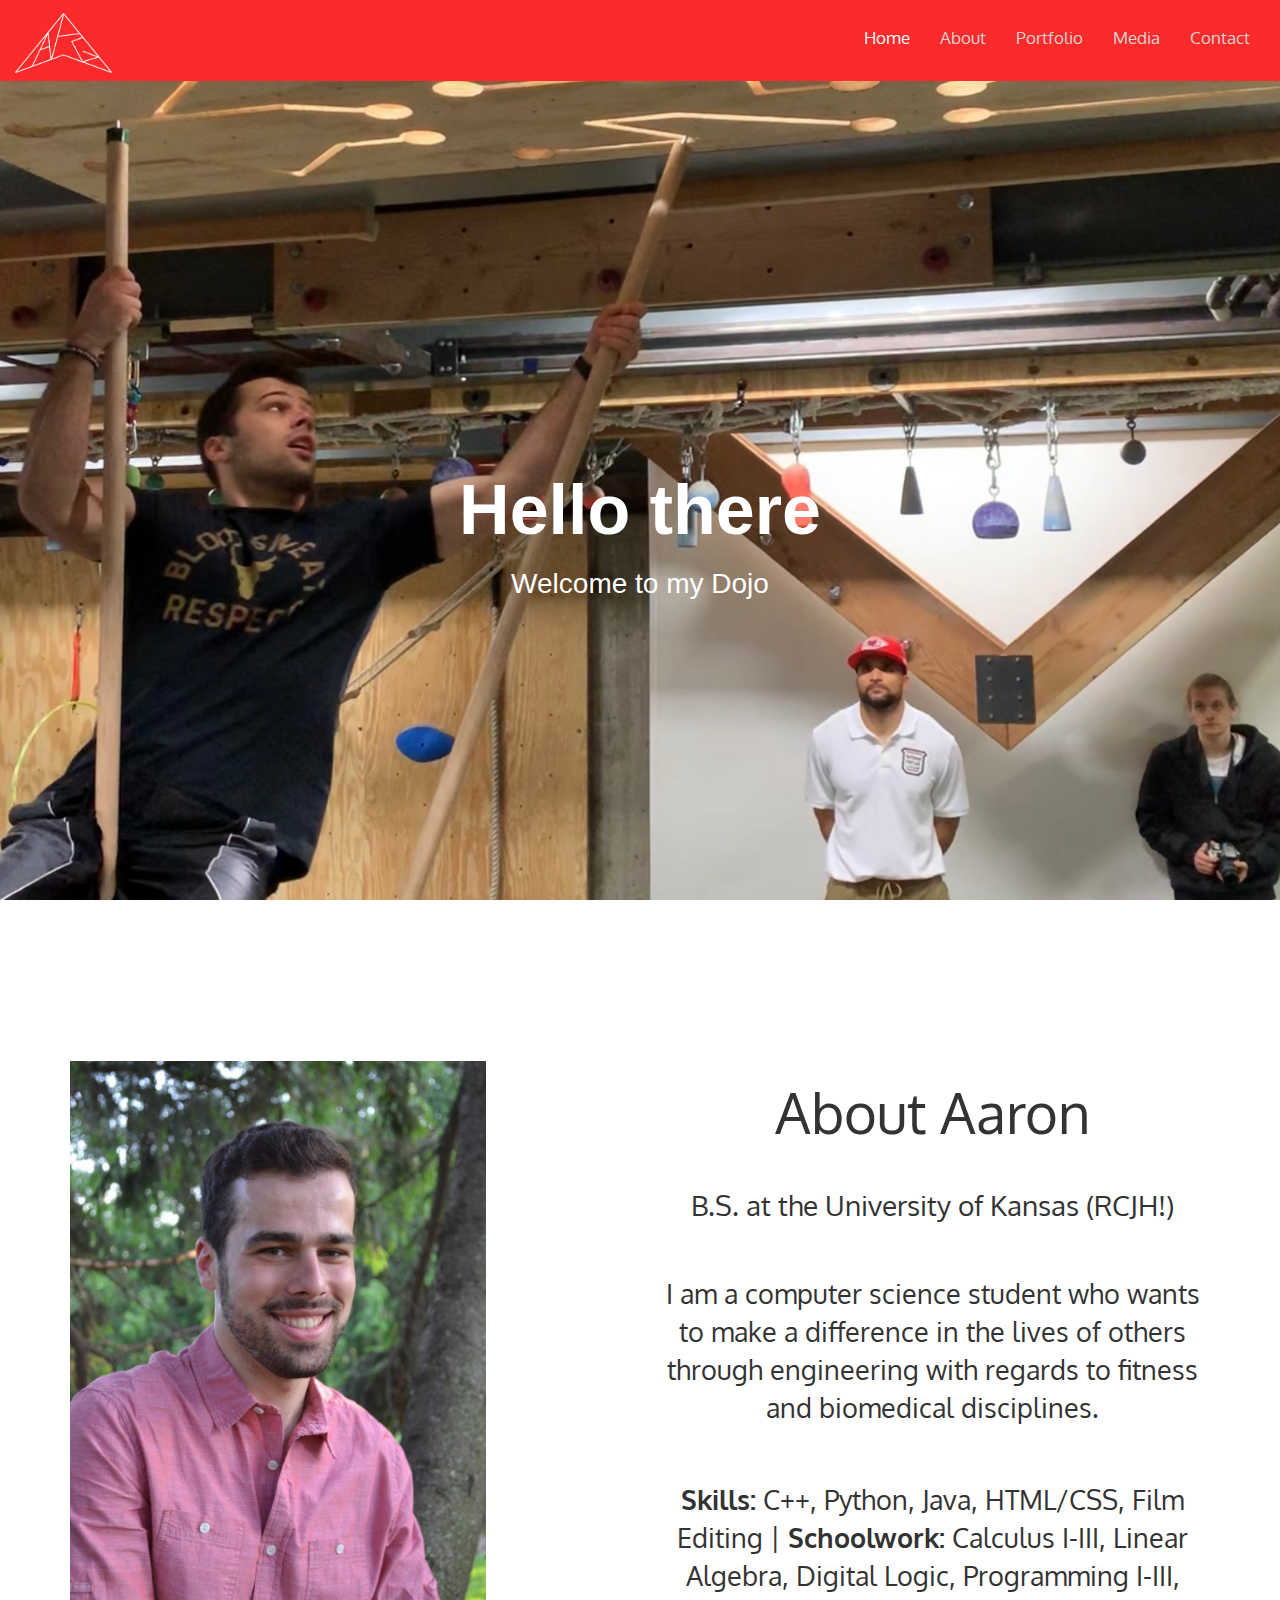
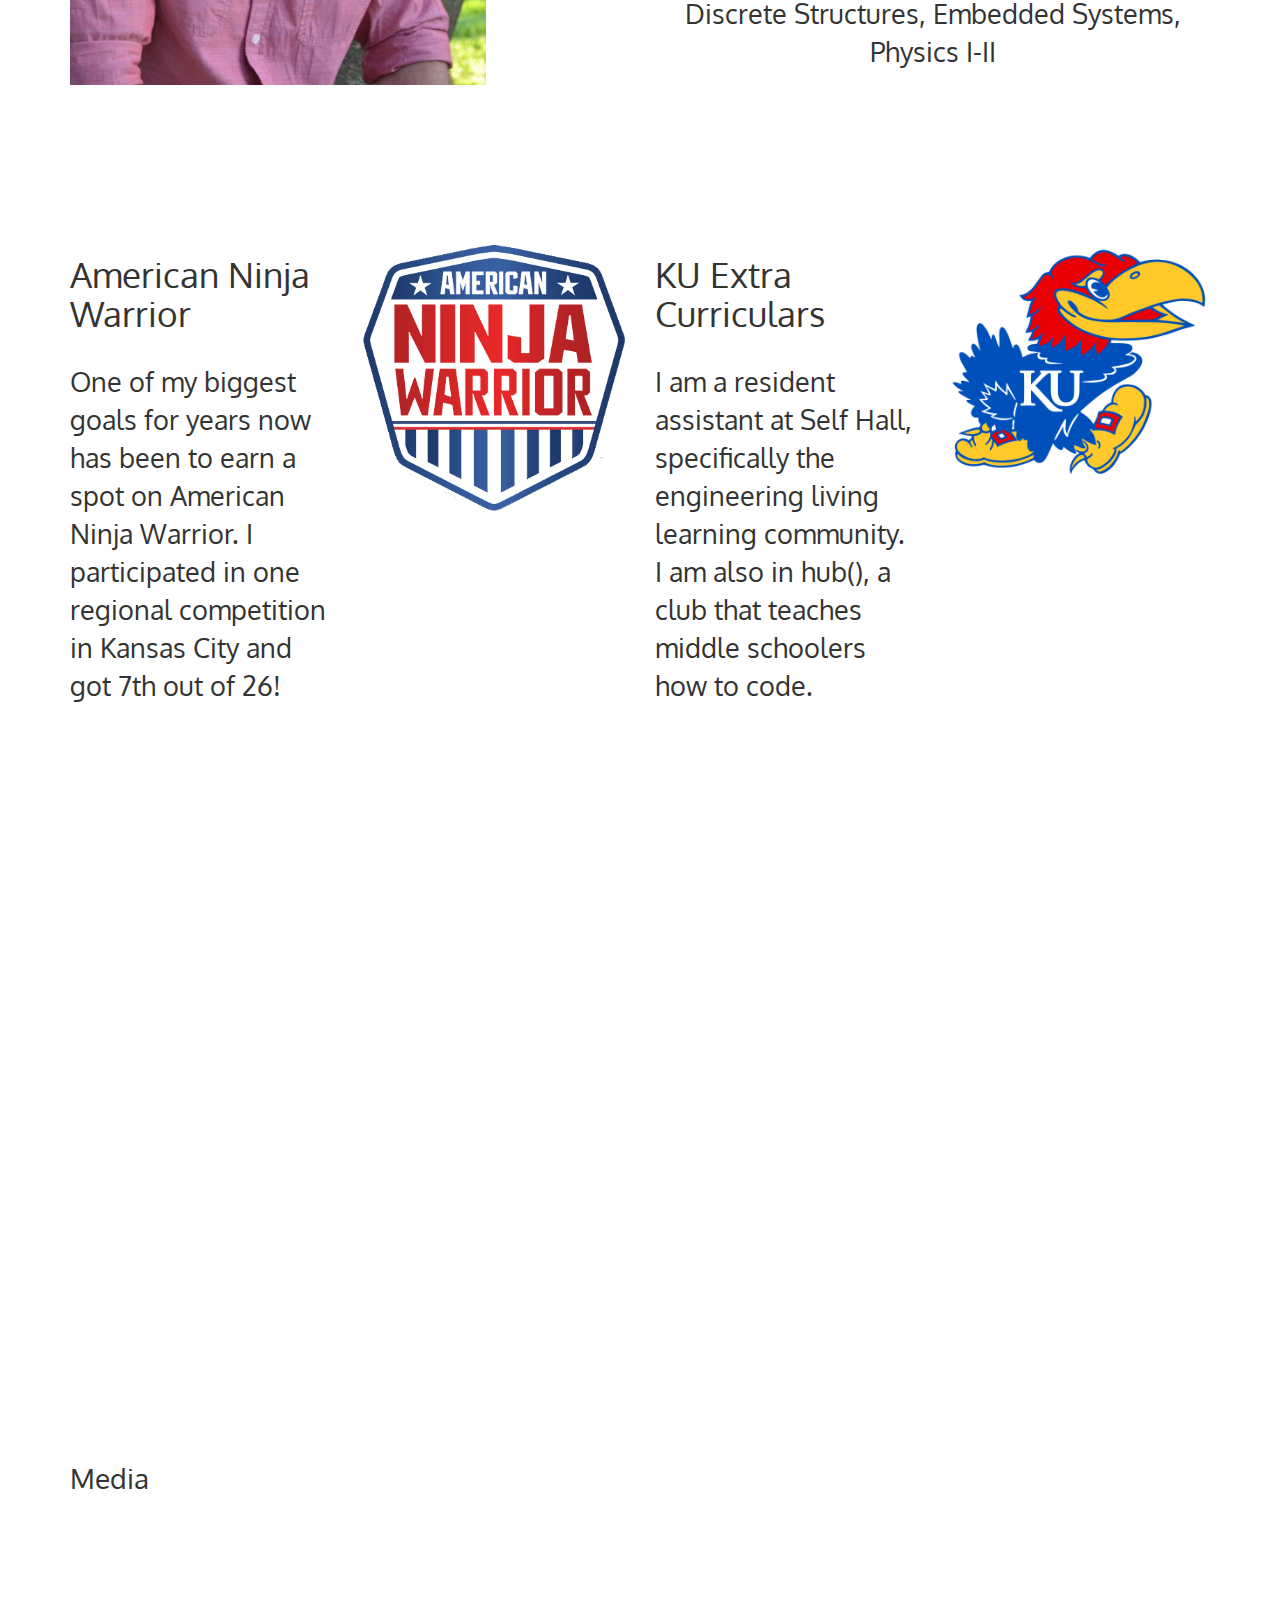
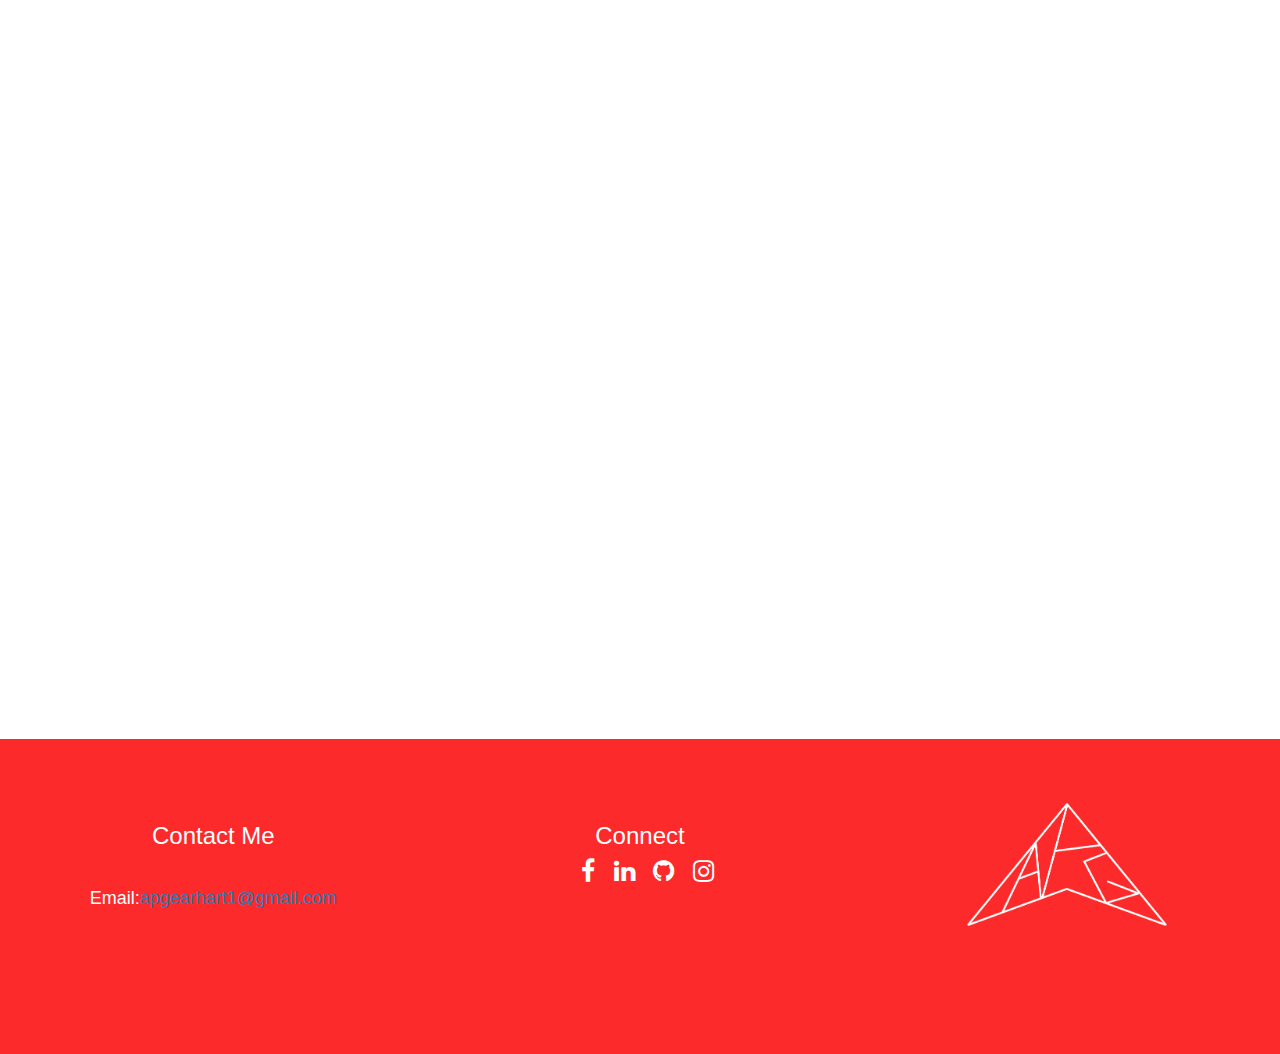
==== index.html @ 8e909a2c "removed unused files" ====
<!DOCTYPE html>
<html>
<head>
  <title>Hi, I'm Aaron!</title>
  <link rel="shortcut icon" href="img/Vector.png">
  <meta name="viewport" content="width=device-width, initial-scale=1">
  <link rel="stylesheet" href="https://maxcdn.bootstrapcdn.com/bootstrap/3.3.7/css/bootstrap.min.css">
  <link rel="stylesheet" href="https://cdnjs.cloudflare.com/ajax/libs/font-awesome/4.7.0/css/font-awesome.min.css">
  <link href="https://fonts.googleapis.com/css?family=Oxygen" rel="stylesheet">
  <script src="https://ajax.googleapis.com/ajax/libs/jquery/3.2.1/jquery.min.js"></script>
  <script src="https://maxcdn.bootstrapcdn.com/bootstrap/3.3.7/js/bootstrap.min.js"></script>
  <script src="https://ajax.googleapis.com/ajax/libs/jquery/1.11.2/jquery.min.js"></script>
  <link href="style.css" rel="stylesheet" />
</head>



<body>


  <nav class = "navbar navbar-inverse">
    <div class="container-fluid">
      <div class="navbar-header">
        <button type="button" class="navbar-toggle" data-toggle="collapse" data-target="#myNavbar">
          <span class="icon-bar"></span>
          <span class="icon-bar"></span>
          <span class="icon-bar"></span>
        </button>
        <a class="navbar-brand" href="index.html"><img src ="img/Vector (1).png"></a>
      </div>
      <div class="collapse navbar-collapse" id="#myNavbar">
        <ul class="nav navbar-nav navbar-right">
          <li class="active"><a href="#top">Home</a></li>
          <li><a href="#about">About</a></li>
          <li><a href="https://github.com/apgearhart1" target="_blank">Portfolio</a></li>
          <li><a href="#media">Media</a></li>
          <li><a href="#contact">Contact</a></li>
        </ul>
      </div>
    </div>
  </nav>

<div id="home" class="">
  <div class="landing-text">
    <h1>Hello there</h1>
    <h3>Welcome to my Dojo</h3>

  </div>
</div>

<div id = "about" class="padding">
  <div class="container">
    <div class="row">
      <div class="col-sm-6">
        <img src="img/IMG_0679.jpg" alt="">
      </div>
      <div class="col-sm-6 text-center">
        <h1>About Aaron</h1>
        <h3>B.S. at the University of Kansas (RCJH!)</h3>
        <p>I am a computer science student who wants to make a difference in the lives of others through engineering with regards to fitness and biomedical disciplines.</p>
        <p><strong>Skills:</strong> C++, Python, Java, HTML/CSS, Film Editing | <strong>Schoolwork:</strong> Calculus I-III, Linear Algebra, Digital Logic, Programming I-III, Discrete Structures, Embedded Systems, Physics I-II</p>
      </div>
    </div>
  </div>
</div>
<div class="padding">
  <div class="container">
    <div class="row">
      <div class="col-lg-3 col-md-3 col-sm-6 col-xs-12">
        <h4 id = "h4header">American Ninja Warrior</h4>
        <p id = "general text">One of my biggest goals for years now has been to earn a spot on American Ninja Warrior.  I participated in one regional competition in Kansas City and got 7th out of 26!</p>
      </div>
      <div class="col-lg-3 col-md-3 col-sm-6 col-xs-12">
        <img src="img/ANWLogo2.png" class="img-responsive" alt="">
      </div>
      <div class="col-lg-3 col-md-3 col-sm-6 col-xs-12">
        <h4>KU Extra Curriculars</h4>
        <p>I am a resident assistant at Self Hall, specifically the engineering living learning community.  I am also in hub(), a club that teaches middle schoolers how to code.</p>
      </div>
      <div class="col-lg-3 col-md-3 col-sm-6 col-xs-12">
        <img src="img/jayhawk.png" class="img-responsive" alt="">
      </div>
    </div>
  </div>
</div>

<div id="fixed"class="">

</div>

<div id = "media" class="padding">
  <div class="container">
    <div class="row">
      <div class="col-sm-6">
        <h3>Media</h3>

      </div>
    </div>
  </div>
</div>


<div id="myCarousel" class="carousel slide" data-ride="carousel">
  <ol class="carousel-indicators">
    <li data-target="#myCarousel" data-slide-to="0" class="active"></li>
    <li data-target="#myCarousel" data-slide-to="1"></li>
    <li data-target="#myCarousel" data-slide-to="2"></li>

  </ol>
  <div class="carousel-inner" role="listbox">
    <div class="item active">
      <iframe width="1920" height="750" src="https://www.youtube.com/embed/naw_ogeVVMs" frameborder="0" allow="accelerometer; autoplay; encrypted-media; gyroscope; picture-in-picture" allowfullscreen></iframe>
    </div>
    <div class="item">
      <img src="img/DSC_1421.JPG" class="img-responsive" alt="">
    </div>
    <div class="item">
      <img src="img/aaron_cath.jpg" class="img-responsive" alt="">
    </div>
  </div>
</div>


<footer class="container-fluid text-center">
  <div id = "contact" class="row">
    <div class="col-sm-4">
      <h3>Contact Me</h3>
      <br>
      <h4>Email:<a href="mailto:apgearhart1@gmail.com">apgearhart1@gmail.com</a></h4>
    </div>
    <div class="col-sm-4">
      <h3>Connect</h3>
      <a href="https://www.facebook.com/aaron.gearhart.77" class="fa fa-facebook"></a>
      <a href="https://www.linkedin.com/in/aaron-gearhart-886168107" class="fa fa-linkedin"></a>
      <a href="https://github.com/apgearhart1" class="fa fa-github"></a>
      <a href="https://www.instagram.com/apgearhart1/" class="fa fa-instagram"></a>
    </div>
    <div class="col-sm-4">
      <img href = "#top" src="img/Vector (1).png" class="icon"alt="">
    </div>
  </div>
</footer>
</body>
</html>
---- style.css ----
﻿html, body{
  height: 100%;
  width: 100%;
  scroll-behavior: smooth;
}



.navbar{
  margin-bottom: 0;
  border-radius: 0;
  background-color: #fc2a2a;
  color: #FFF;
  padding: 1% 0;
  font-size: 1.2em;
  border: 0;
  font-family: 'Oxygen', sans-serif;
}

.navbar-brand{
  float:left;
  min-height: 55px;
  padding: 0 15px 5px;
}
.navbar-brand img{
  height: 60px;
}

.navbar-inverse .navbar-nav .active a, .navbar-inverse .navbar-nav .active a:focus,
.navbar-inverse .navbar-nav .active a:hover{
  color: white;
  background-color: #fc2a2a

}

.navbar-inverse .navbar-nav li a{
  color: #D5D5D5
}

#home{
  background: url(img/Image-18.png) no-repeat center center fixed;
  display: table;
  position: relative;
  background-size: cover;
  width: 100%;
  height: 100%;
}
.landing-text{
  display: table-cell;
  text-align: center;
  vertical-align: middle;
}
.landing-text h1{
  font-size: 500%;
  font-weight: 700;
  color: white;

}
.landing-text h3{
  font-size: 200%;
  font-weight: 300;
  color: white;
}
.padding{
  padding: 80px 0;
}
.padding img{
  width: 75%;
}

.col-sm-6 h1{
  font-family: "Oxygen";
  font-size: 4em;
}

.col-sm-6 h3{
  padding-top: 5%;
  font-family: "Oxygen";
  font-size: 2em;
}

.col-sm-6 p{
  padding-top: 8%;
  font-family: "Oxygen";
  font-size: 1.9em;
}
.col-lg-3 h4{
  font-family: "Oxygen";
  font-size: 2.5em;
}
.col-lg-3 img{
  width: 145%;
}

#fixed{
  background: url(img/max-bender-770110-unsplash.jpg) no-repeat center center fixed;
  display: table;
  height: 60%;
  position: relative;
  width: 100%;
  background-size: cover;
}

.carousel-item{
  transition: -webkit-transform 0.5s ease;
  transition: transform 0.5s ease;
  transition: transform 0.5s ease, -webkit-transform 0.5s ease;
  -webkit-backface-visibility: visible;
  backface-visibility: visible;
}
footer{
  width: 100%;
  background-color: #fc2a2a;
  padding: 5% 5% 10% 5%;
  color: #FFF;
}
.fa{
  padding-left: 15px;
  font-size: 25px;
  color: white;
}
.fa:hover{
  color: #D5D5D5;
  text-decoration: none;
}
.icon{
  max-width: 200px;
}
@media (max-width: 768px) {
  .landing-text h1{
    font-size: 300%;
  }
  .fa{
    font-size: 20px;
    padding: 10px;
  }
  .icon{
    padding-top: 5%;
    max-width: 100px;
  }
}





/*--- iOS Landing Page Fix
section {
 	position: relative;
 	width: 100%;
 	height: 100%;
 	display: table;
}
.home-wrap {
 	clip: rect(0, auto, auto, 0);
 	position: absolute;
 	top: 0;
 	left: 0;
 	width: 100%;
 	height: 100%;
}
#home {
	background-image: url('img/mountains.jpeg');
 	position: fixed;
 	display: table;
 	top: 0;
 	left: 0;
 	width: 100%;
	height: 100%;
	background-size: cover;
	background-position: center center;
	-webkit-transform: translateZ(0);
          transform: translateZ(0);
	will-change: transform;
	z-index: -1;
}
.landing-text {
	z-index: 100;
	display: table-cell;
	text-align: center;
	vertical-align: middle;
}
--*/

/*--- iOS Fixed Image Fix
figure {
	position: relative;
	width: 100%;
	height: 60%;
}
.fixed-wrap {
	clip: rect(0, auto, auto, 0);
	position: absolute;
	top: 0;
	left: 0;
	width: 100%;
	height: 100%;
}
#fixed {
	background-image: url('img/background.jpg');
	position: fixed;
	display: block;
	top: 0;
	left: 0;
	width: 100%;
	height: 100%;
	background-size: cover;
	background-position: center center;
	-webkit-transform: translateZ(0);
          transform: translateZ(0);
	will-change: transform;
}
--*/
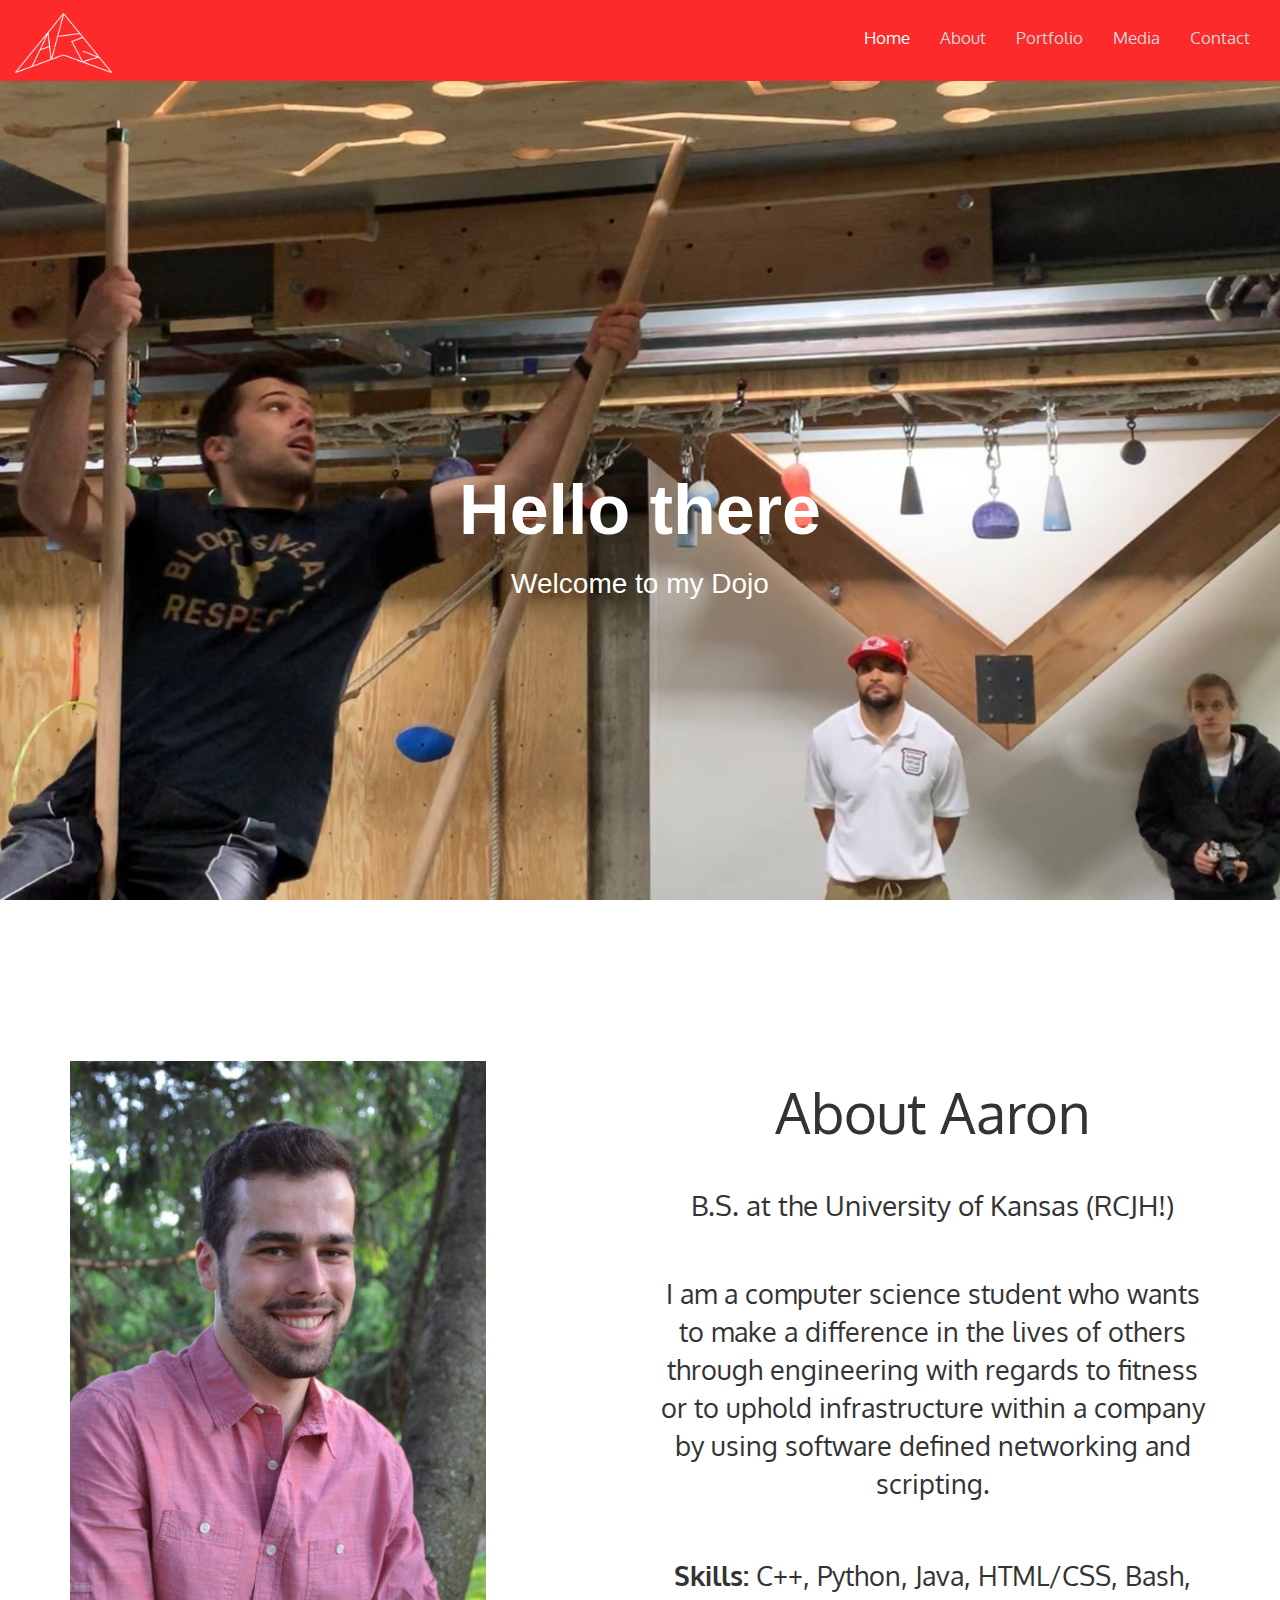
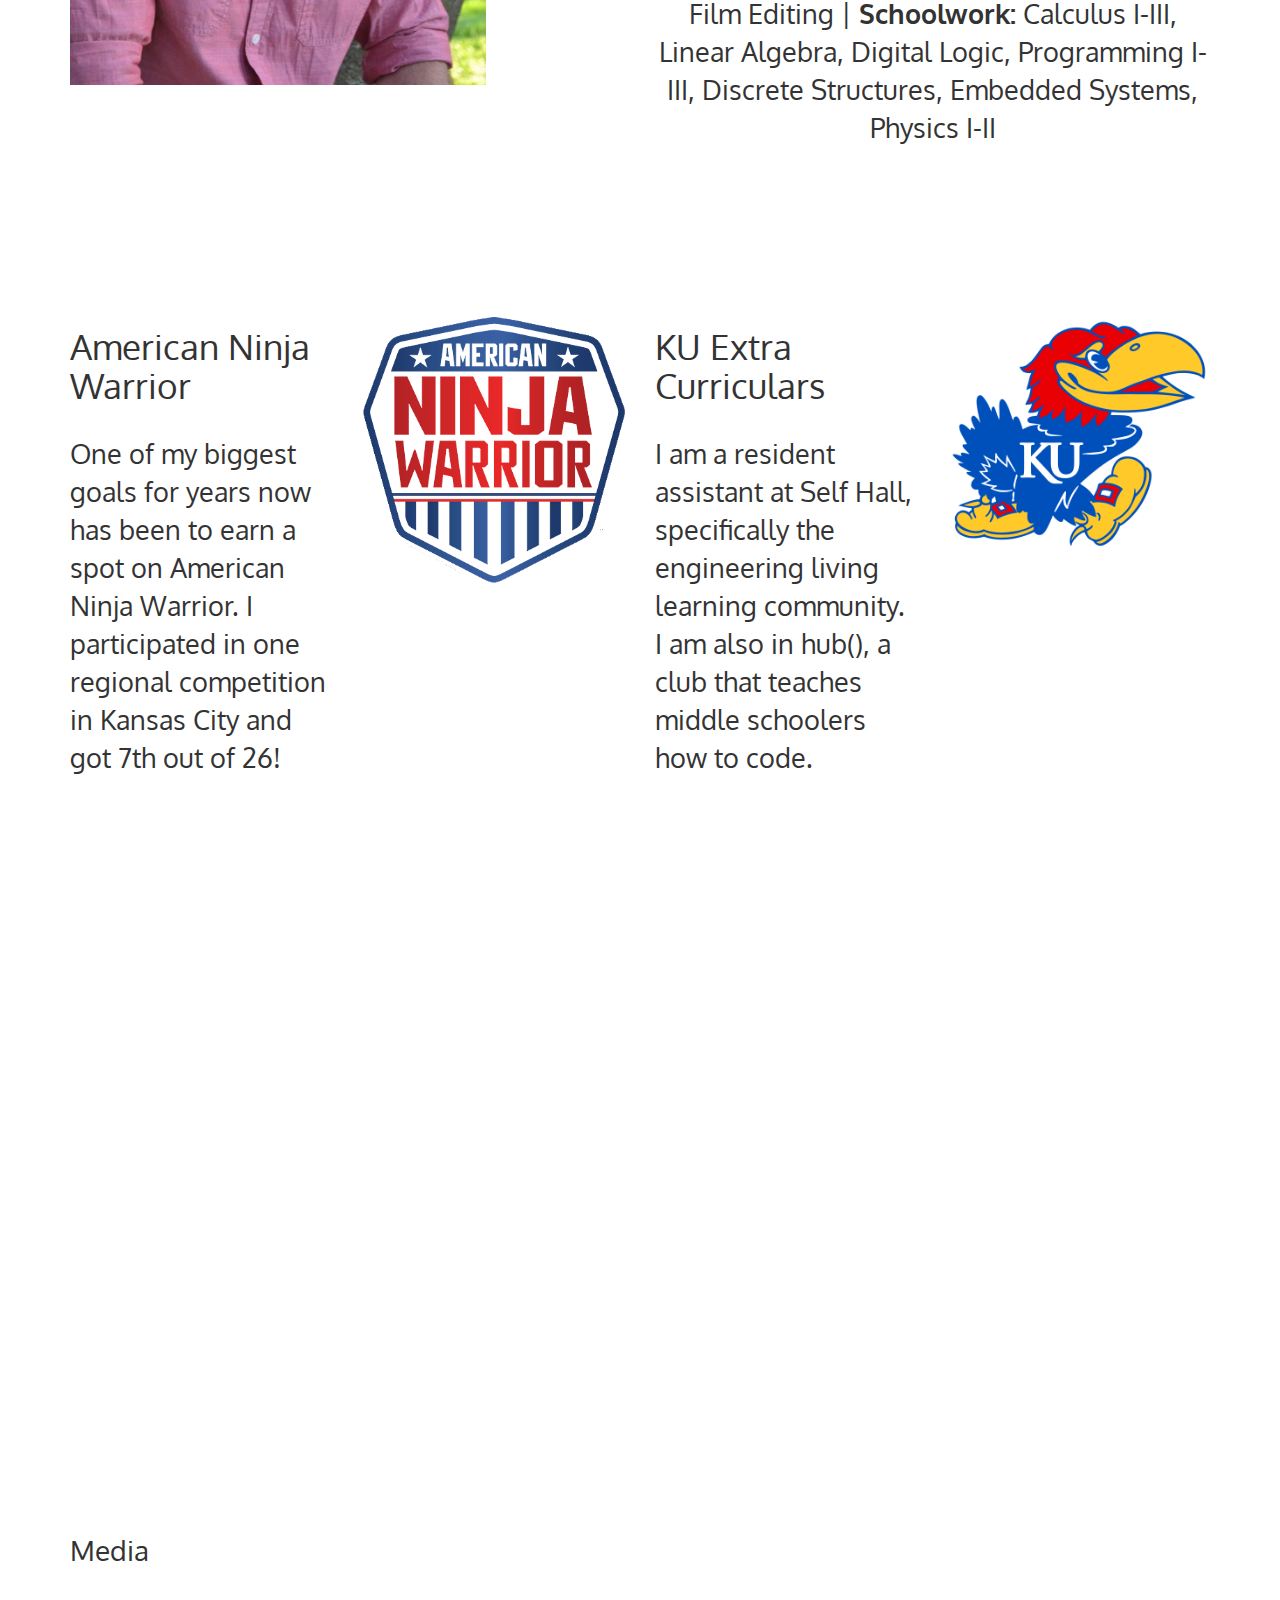
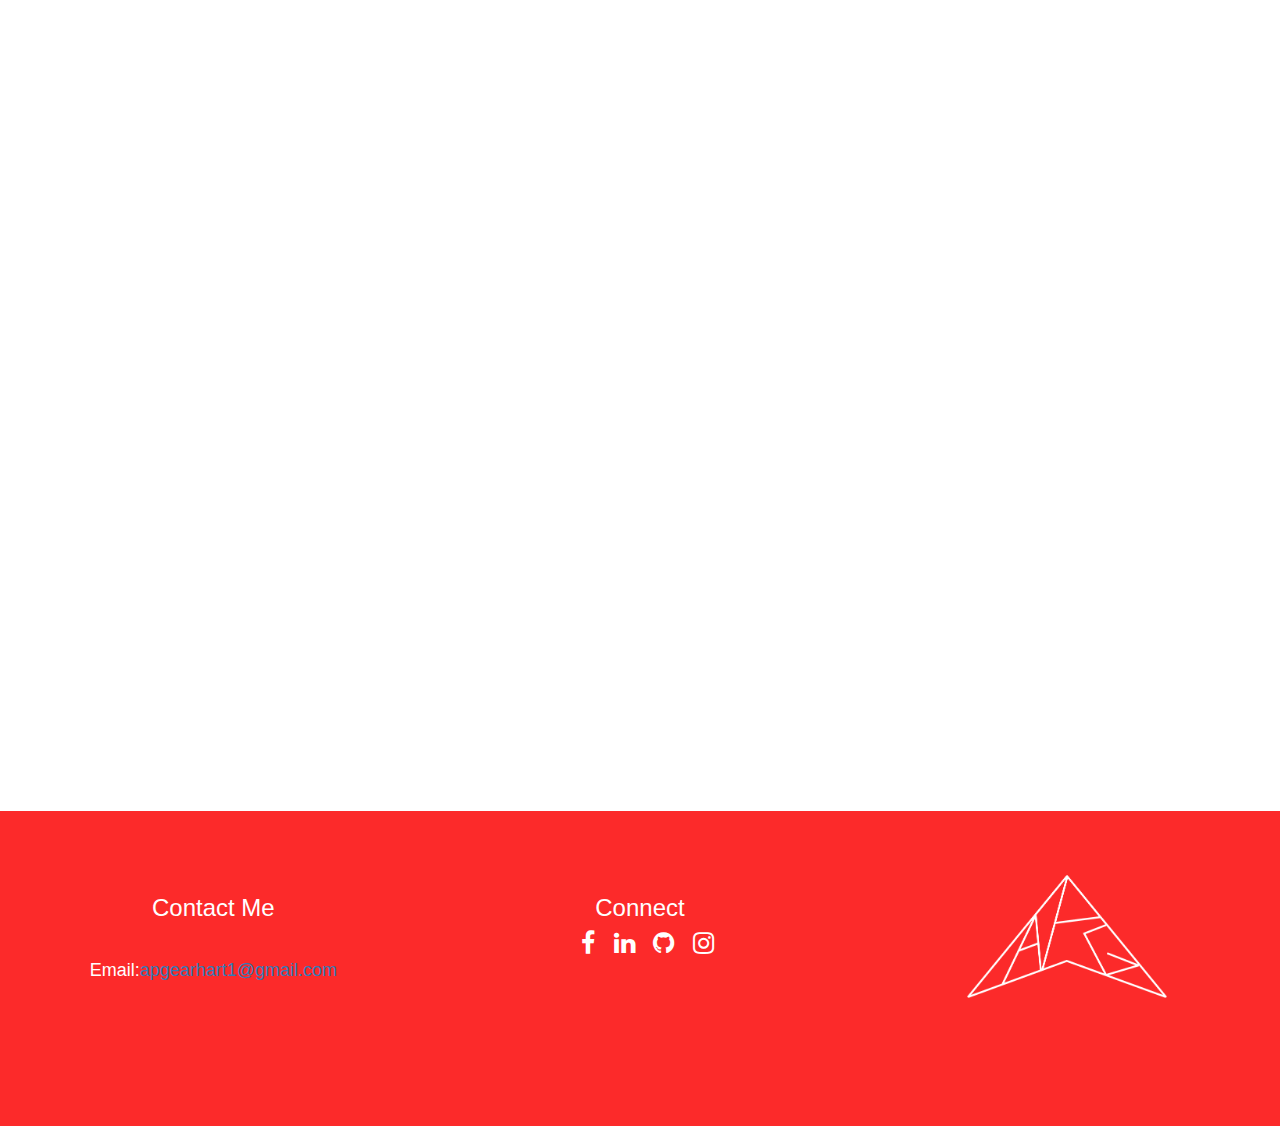
==== commit 2044518e: "changed description" ====
--- a/index.html
+++ b/index.html
@@ -57,8 +57,8 @@
       <div class="col-sm-6 text-center">
         <h1>About Aaron</h1>
         <h3>B.S. at the University of Kansas (RCJH!)</h3>
-        <p>I am a computer science student who wants to make a difference in the lives of others through engineering with regards to fitness and biomedical disciplines.</p>
-        <p><strong>Skills:</strong> C++, Python, Java, HTML/CSS, Film Editing | <strong>Schoolwork:</strong> Calculus I-III, Linear Algebra, Digital Logic, Programming I-III, Discrete Structures, Embedded Systems, Physics I-II</p>
+        <p>I am a computer science student who wants to make a difference in the lives of others through engineering with regards to fitness or to uphold infrastructure within a company by using software defined networking and scripting.</p>
+        <p><strong>Skills:</strong> C++, Python, Java, HTML/CSS, Bash, Film Editing | <strong>Schoolwork:</strong> Calculus I-III, Linear Algebra, Digital Logic, Programming I-III, Discrete Structures, Embedded Systems, Physics I-II</p>
       </div>
     </div>
   </div>
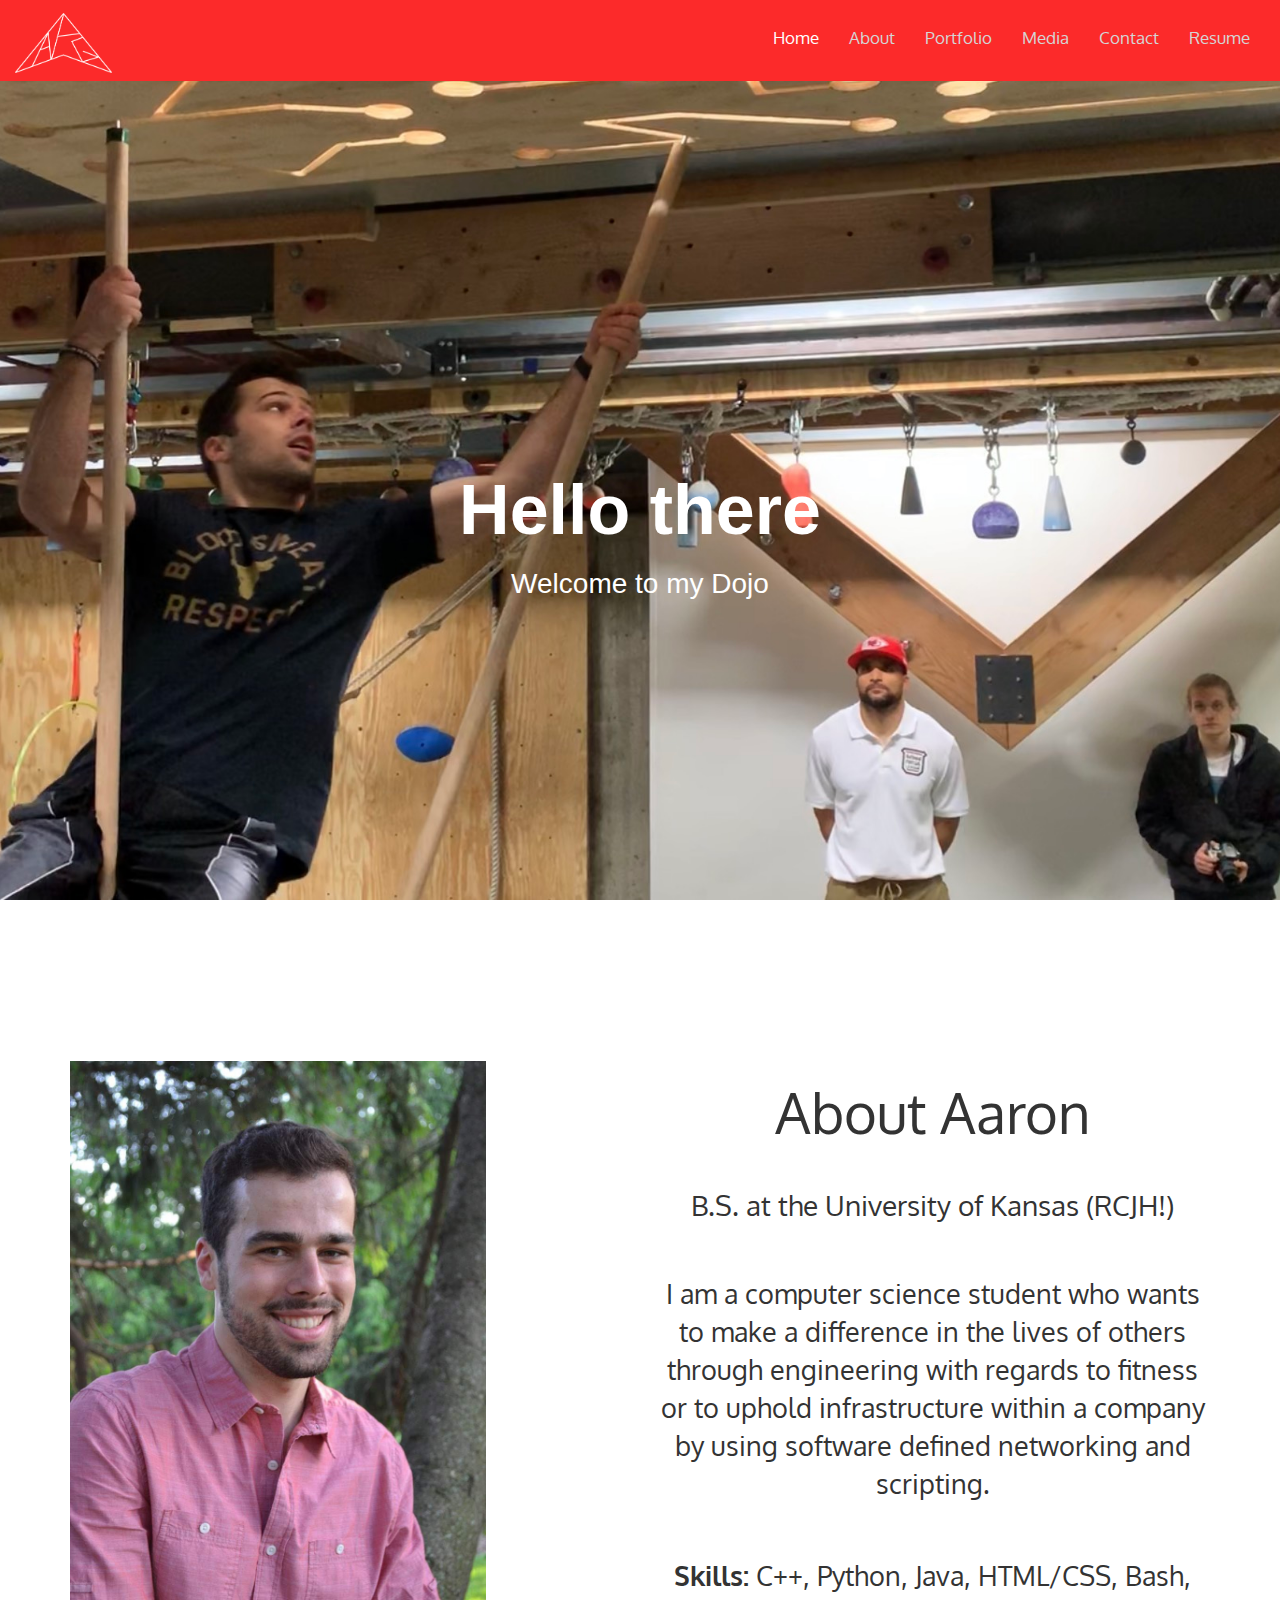
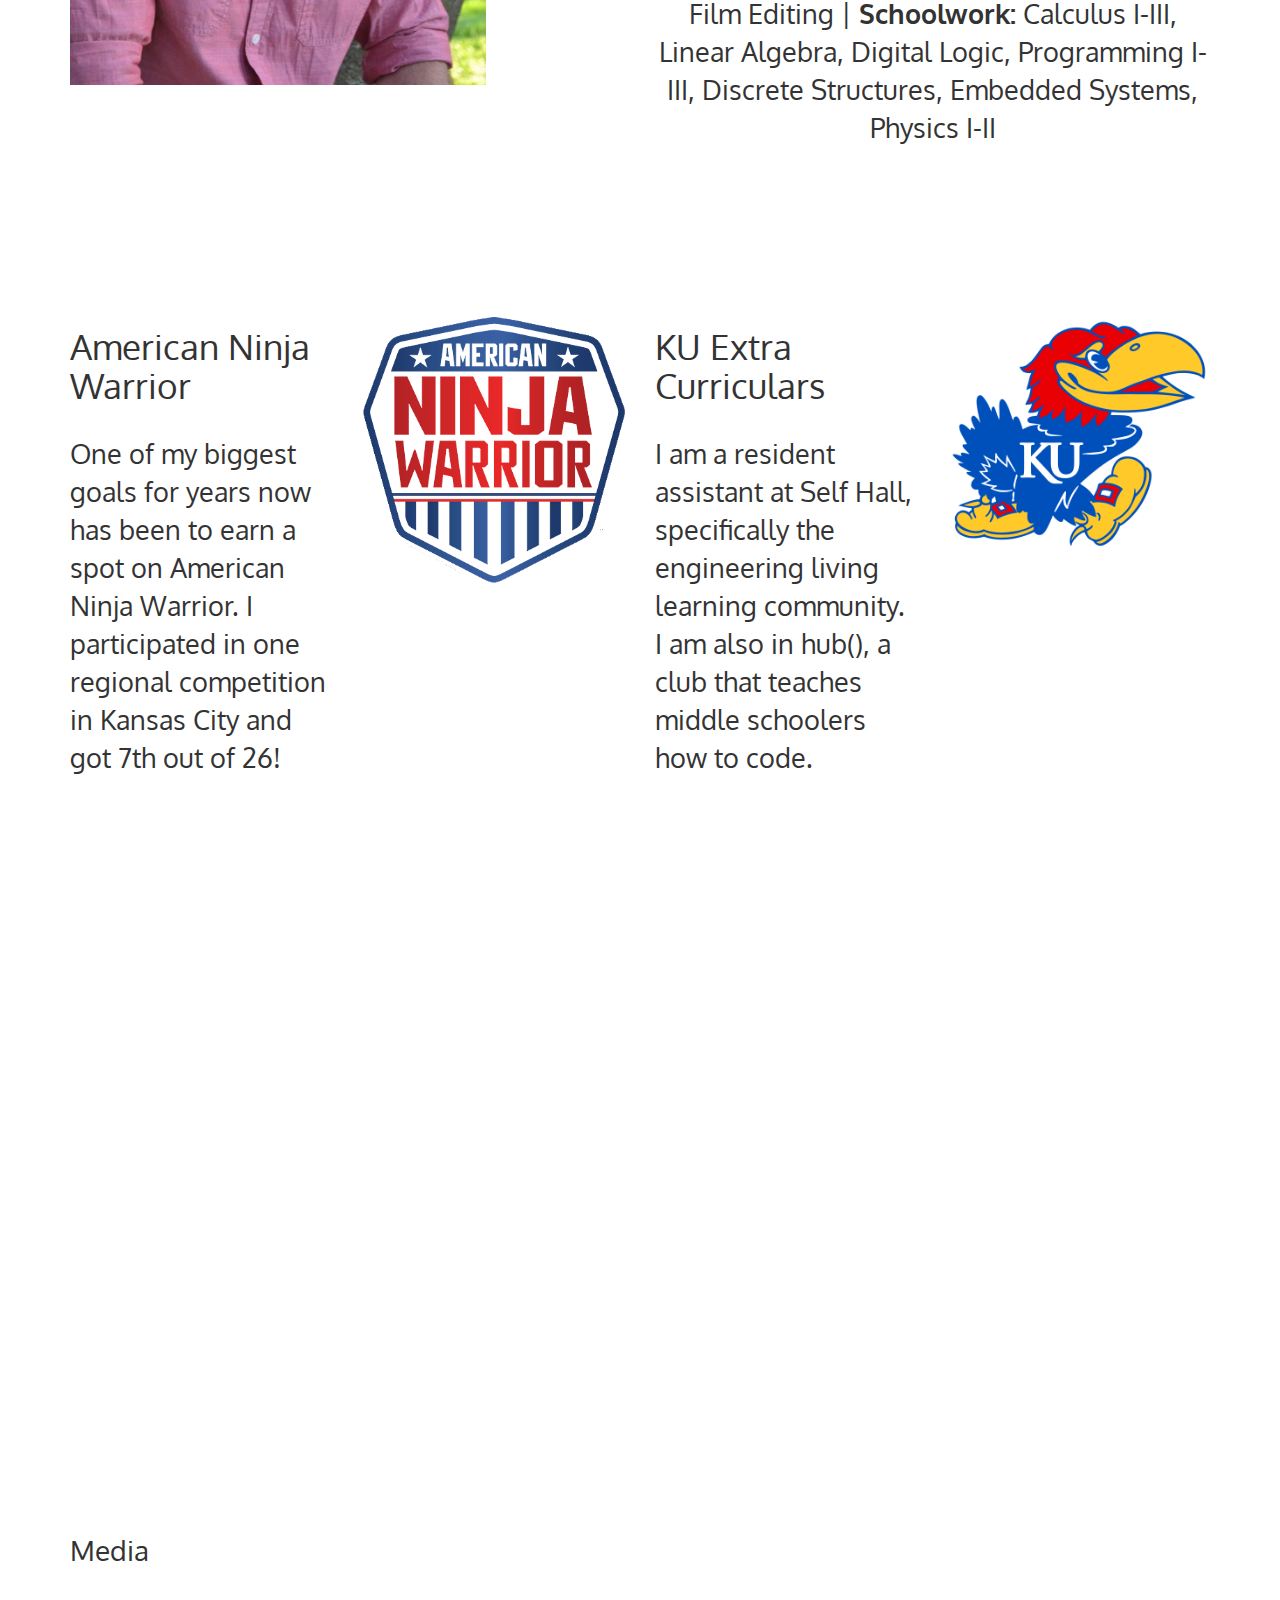
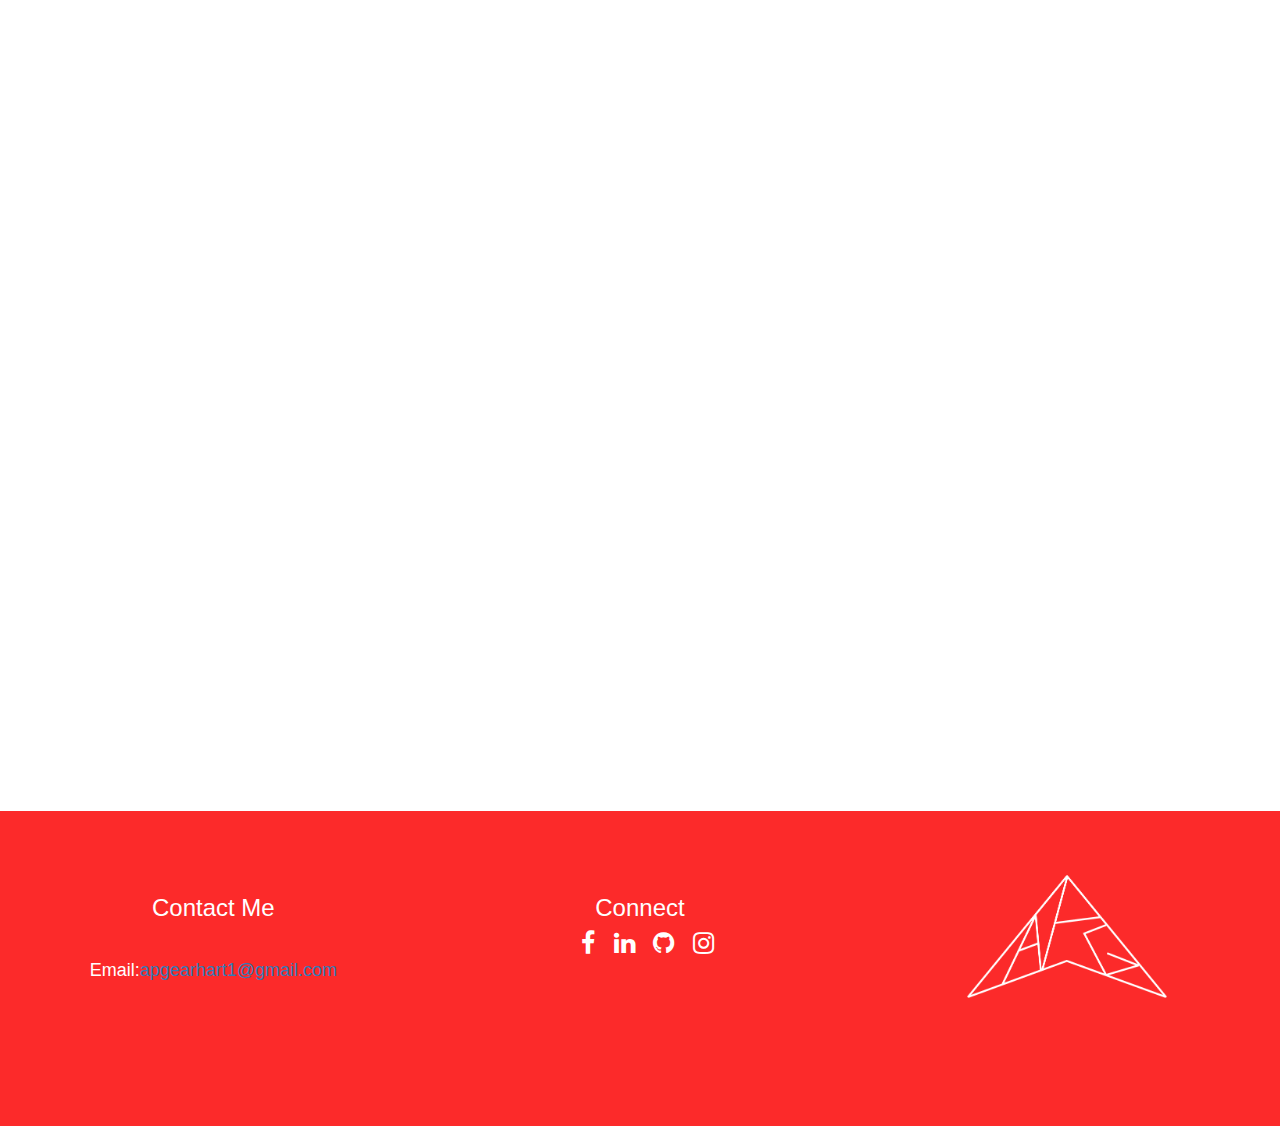
==== commit a04da0fa: "added resume" ====
--- a/index.html
+++ b/index.html
@@ -35,6 +35,7 @@
           <li><a href="https://github.com/apgearhart1" target="_blank">Portfolio</a></li>
           <li><a href="#media">Media</a></li>
           <li><a href="#contact">Contact</a></li>
+          <li><a target='_blank' href={require('Aaron Gearhart Resume 9/3')}>Resume</a></li>
         </ul>
       </div>
     </div>
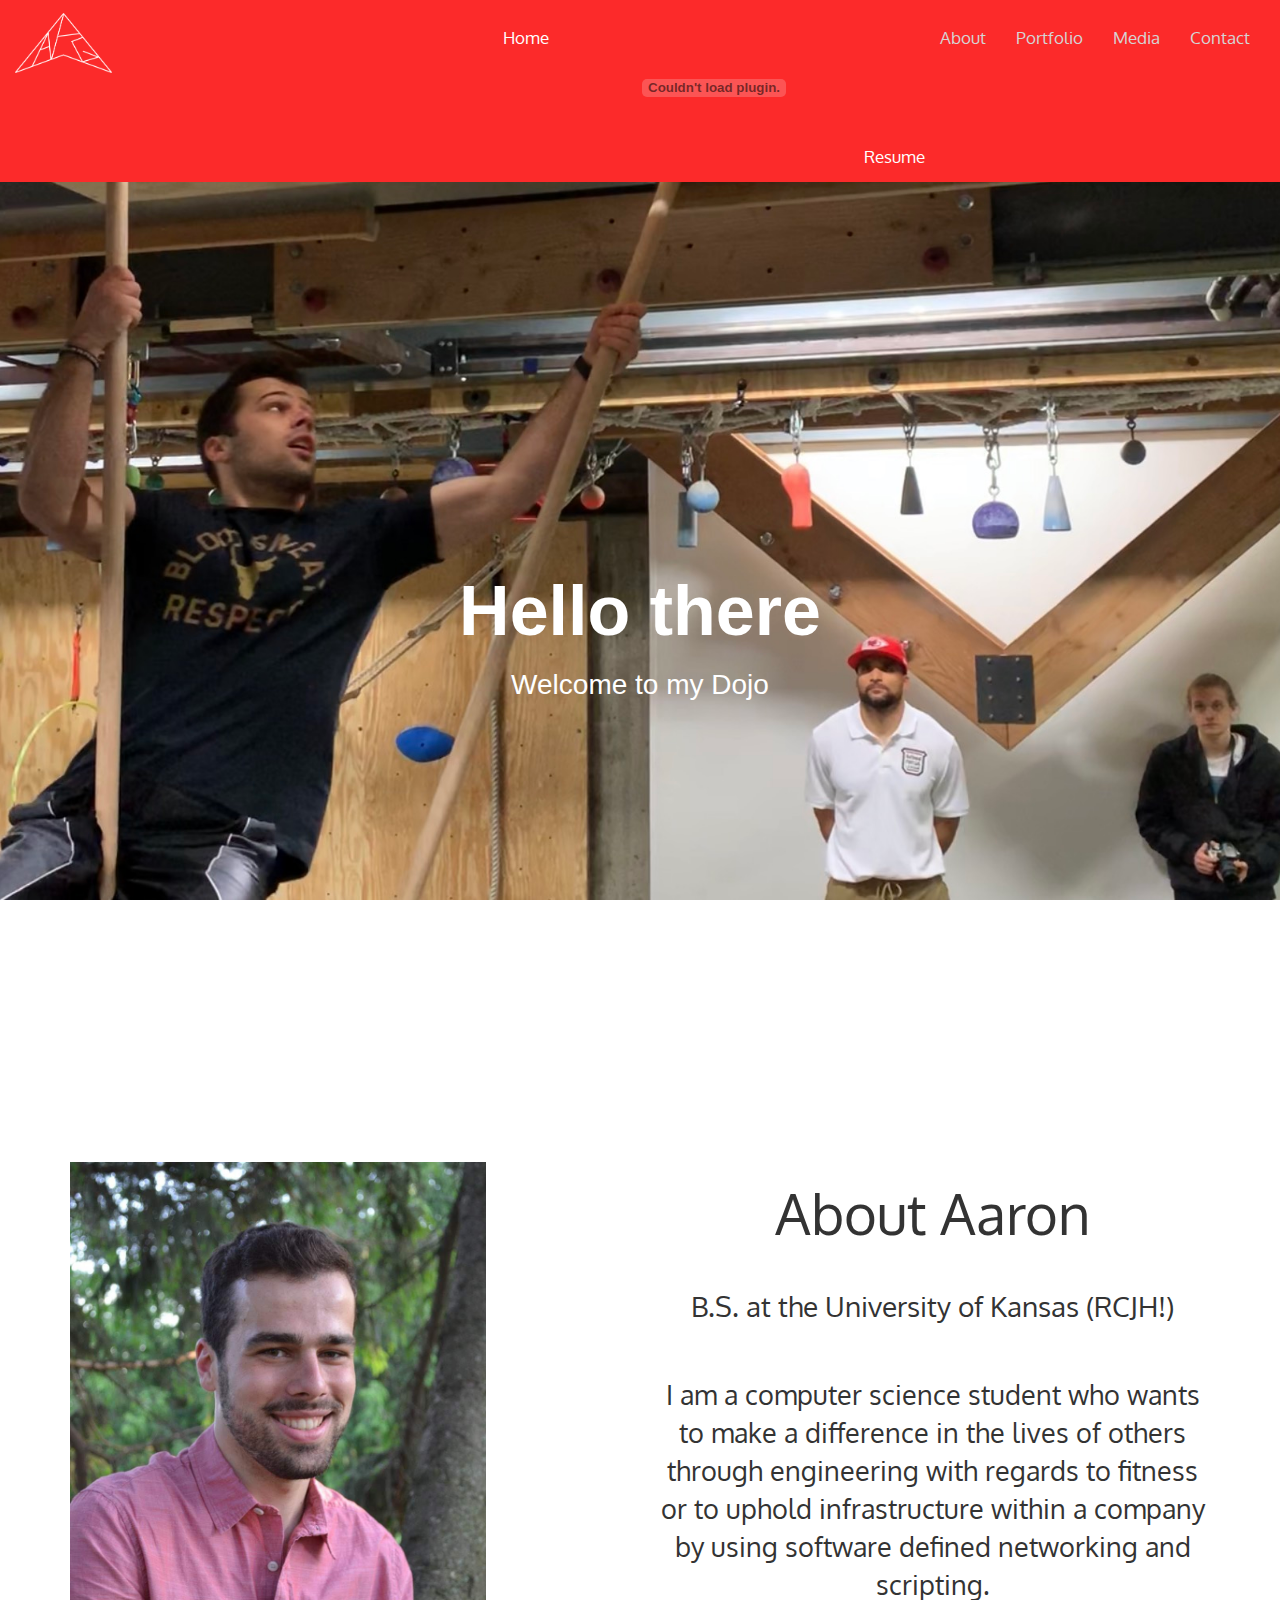
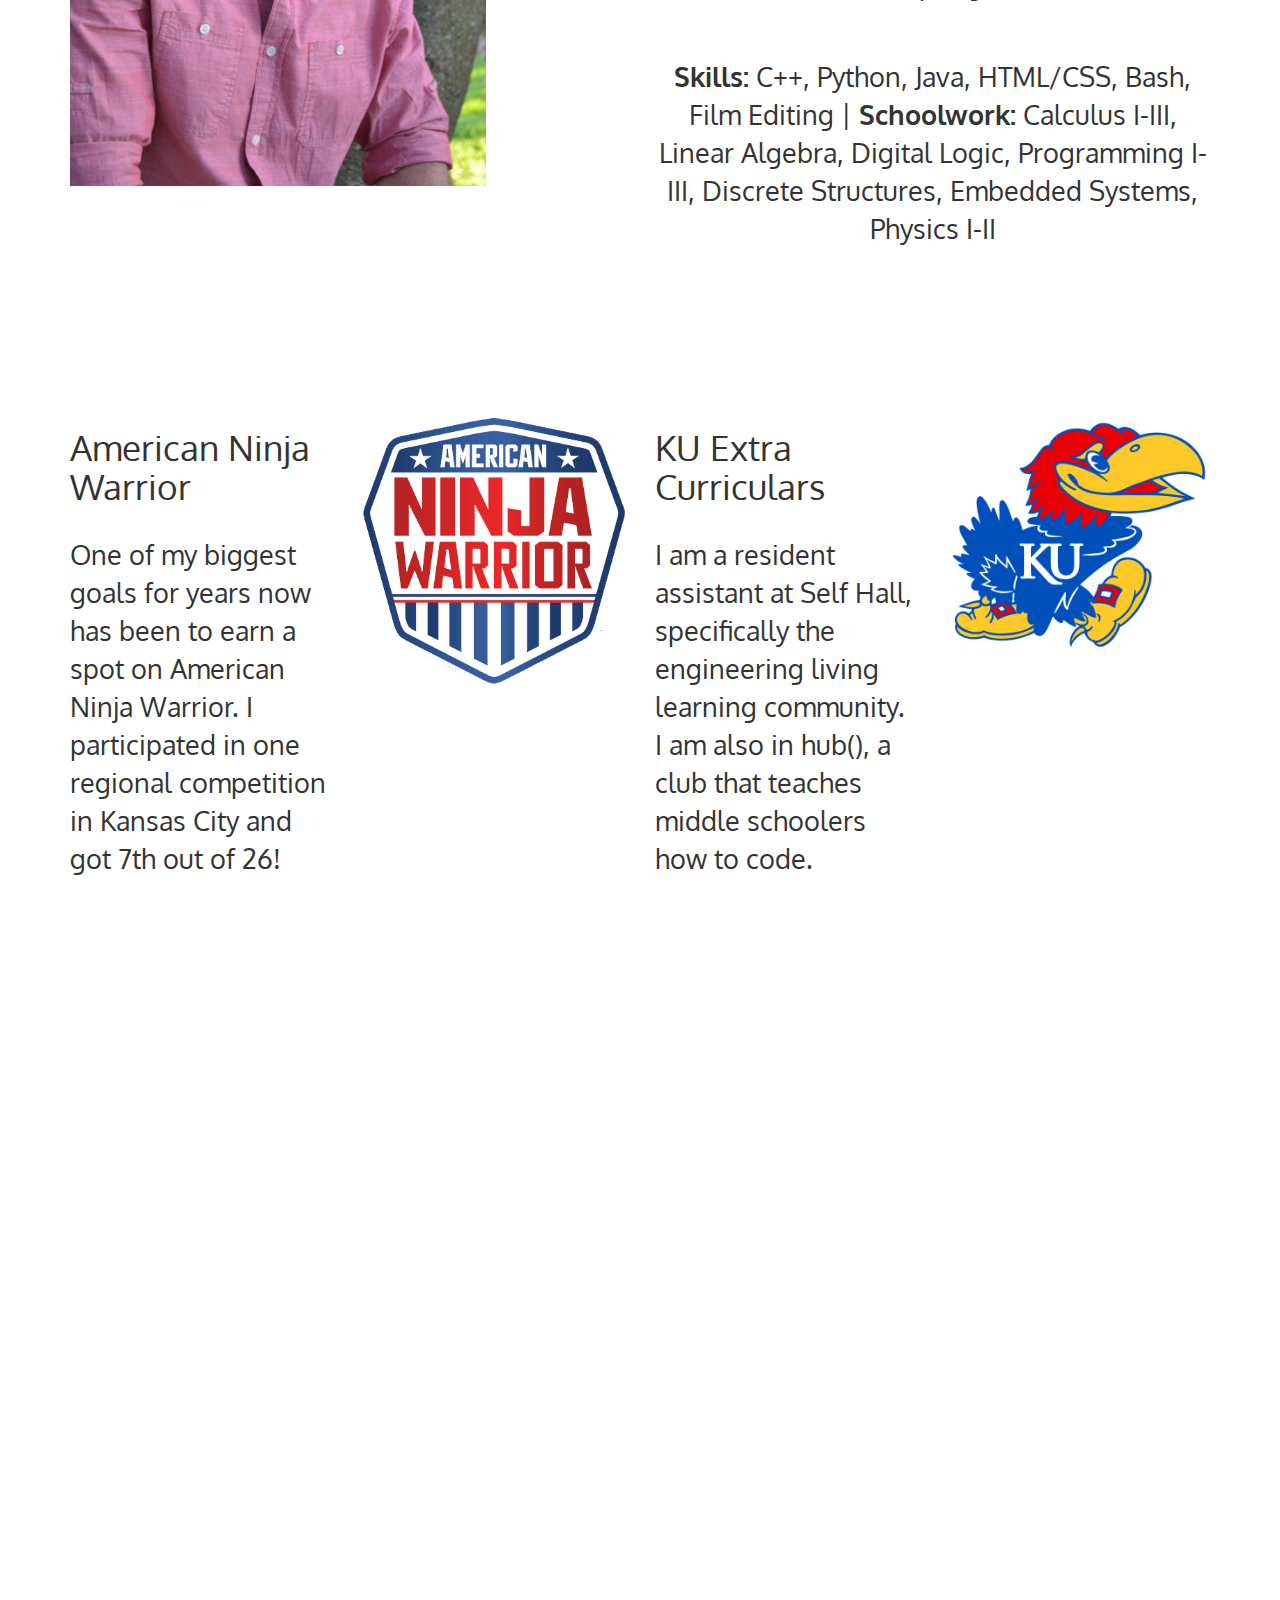
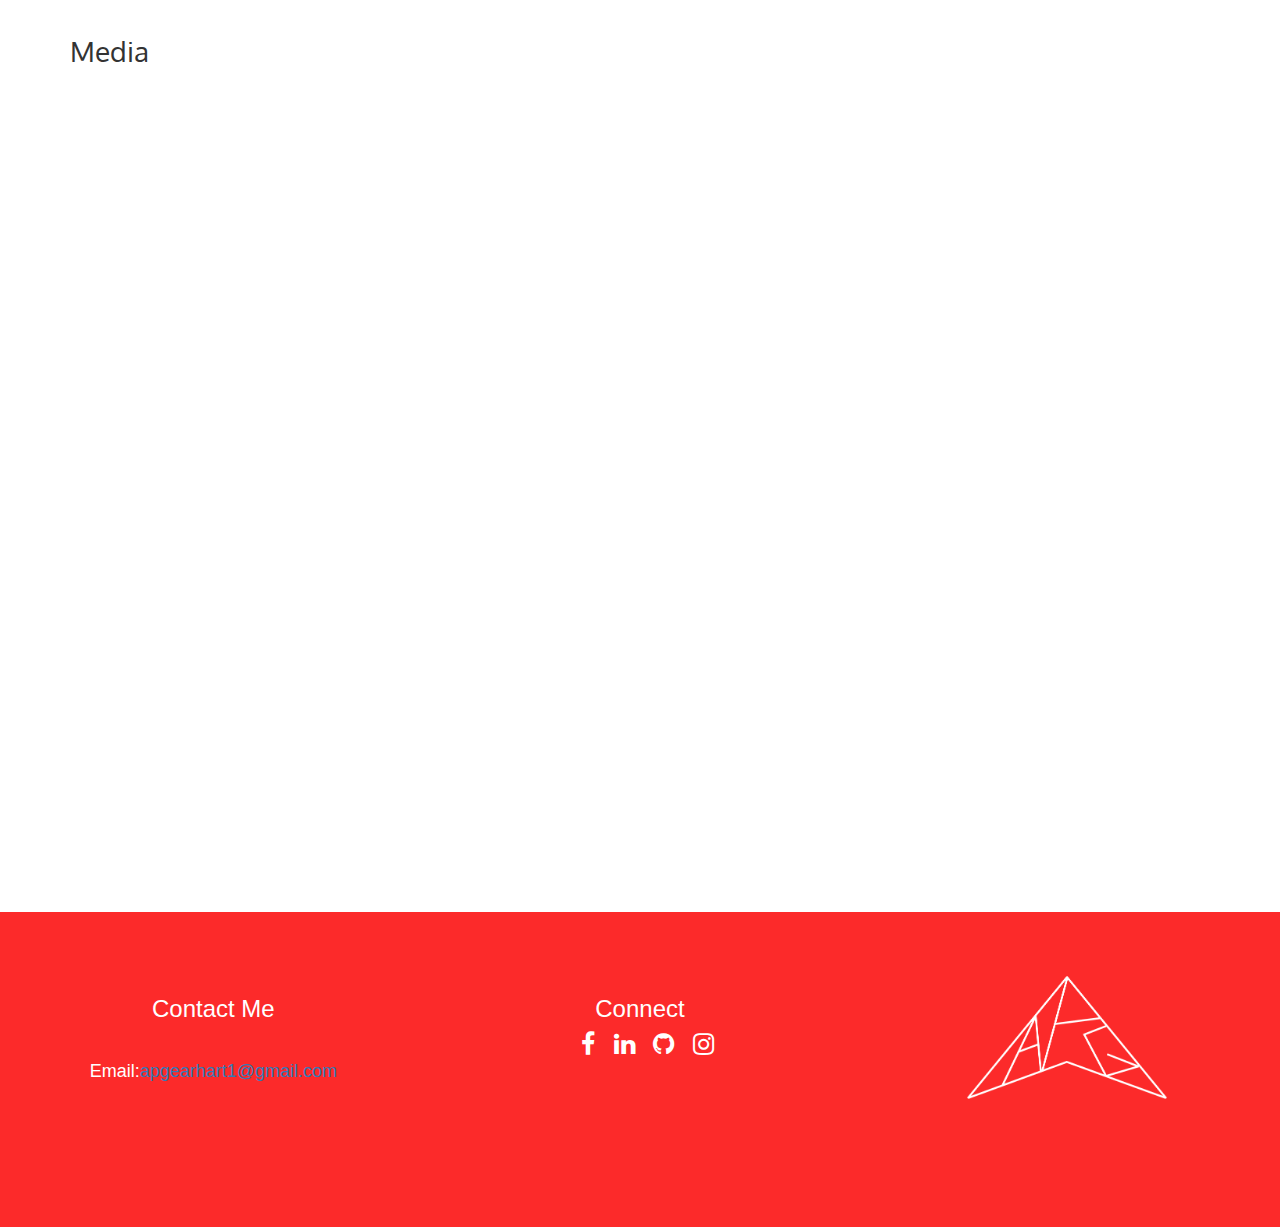
==== commit 6e39318f: "hopefully fixed link" ====
--- a/index.html
+++ b/index.html
@@ -31,11 +31,11 @@
       <div class="collapse navbar-collapse" id="#myNavbar">
         <ul class="nav navbar-nav navbar-right">
           <li class="active"><a href="#top">Home</a></li>
+          <li><embed src="https://apgearhart1.github.io/resume.pdf" type="application/pdf" />Resume</li>
           <li><a href="#about">About</a></li>
           <li><a href="https://github.com/apgearhart1" target="_blank">Portfolio</a></li>
           <li><a href="#media">Media</a></li>
           <li><a href="#contact">Contact</a></li>
-          <li><a target='_blank' href={require('Aaron Gearhart Resume 9/3')}>Resume</a></li>
         </ul>
       </div>
     </div>
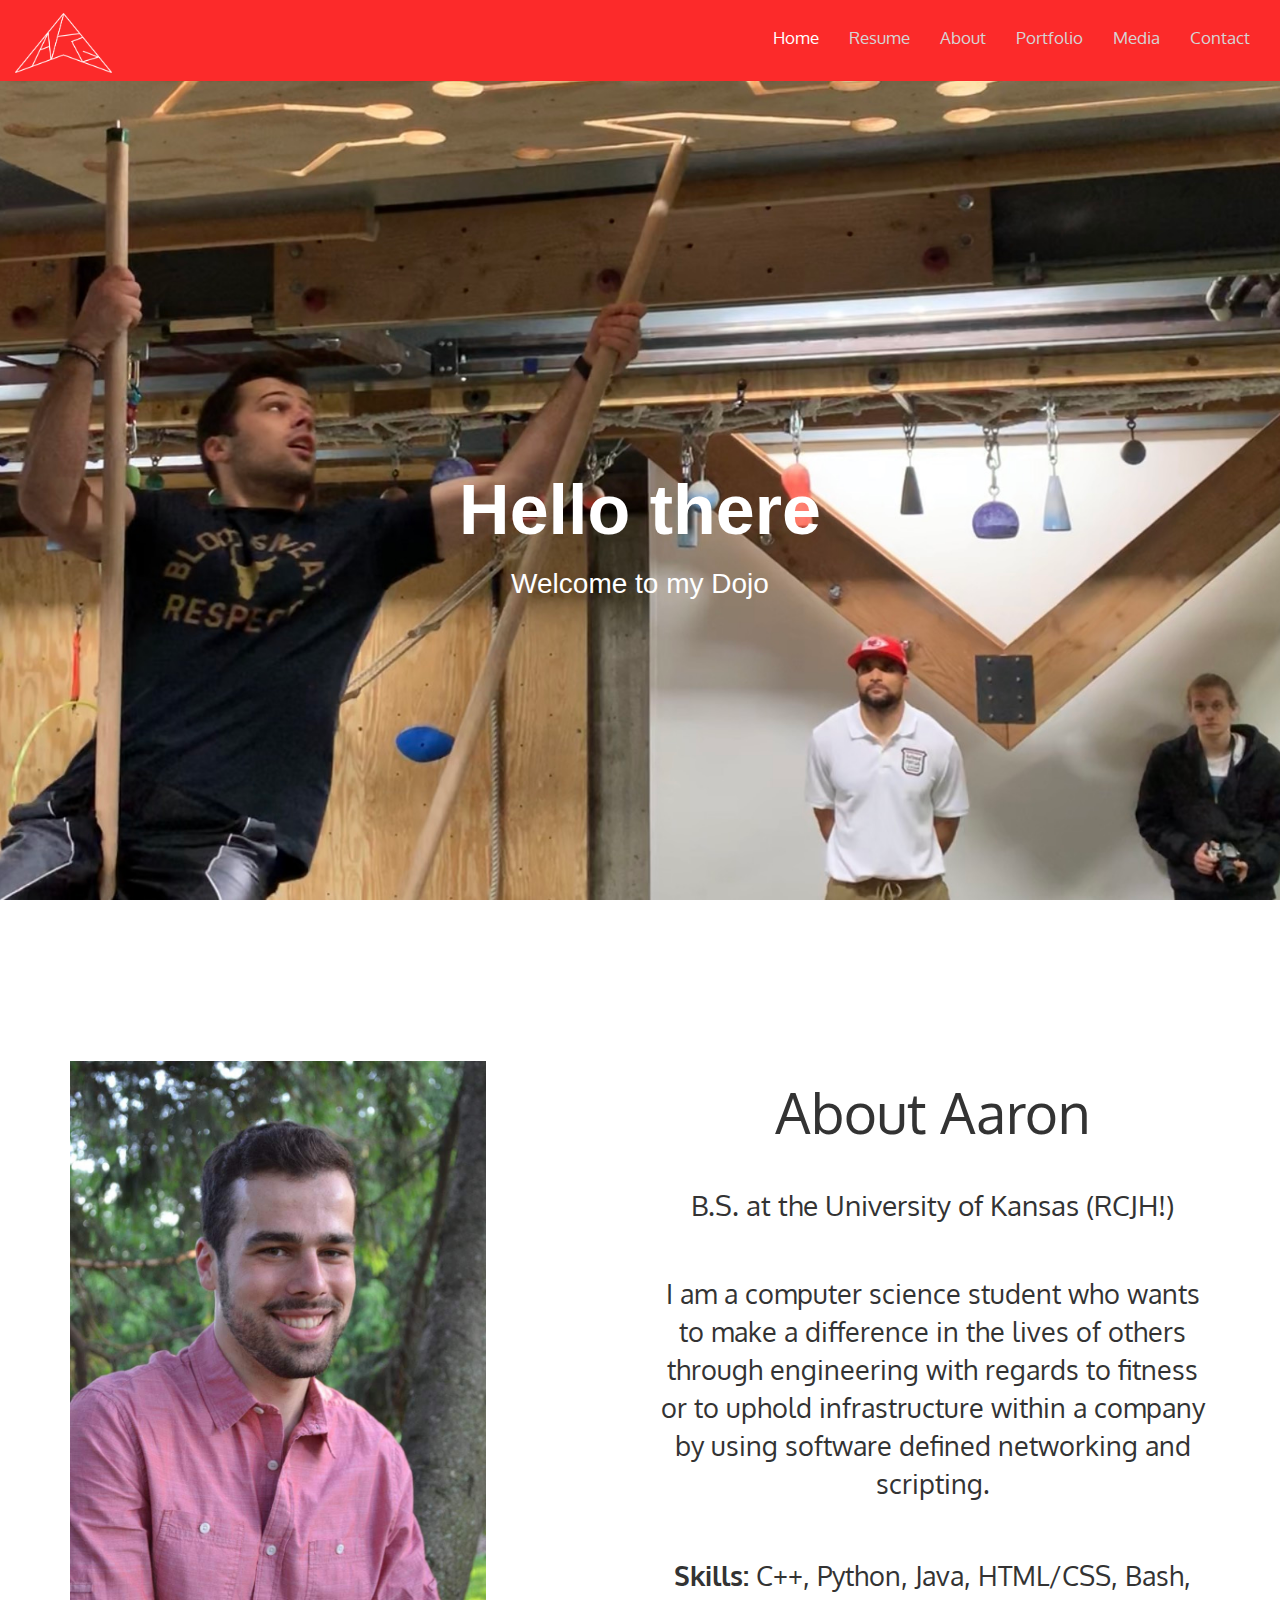
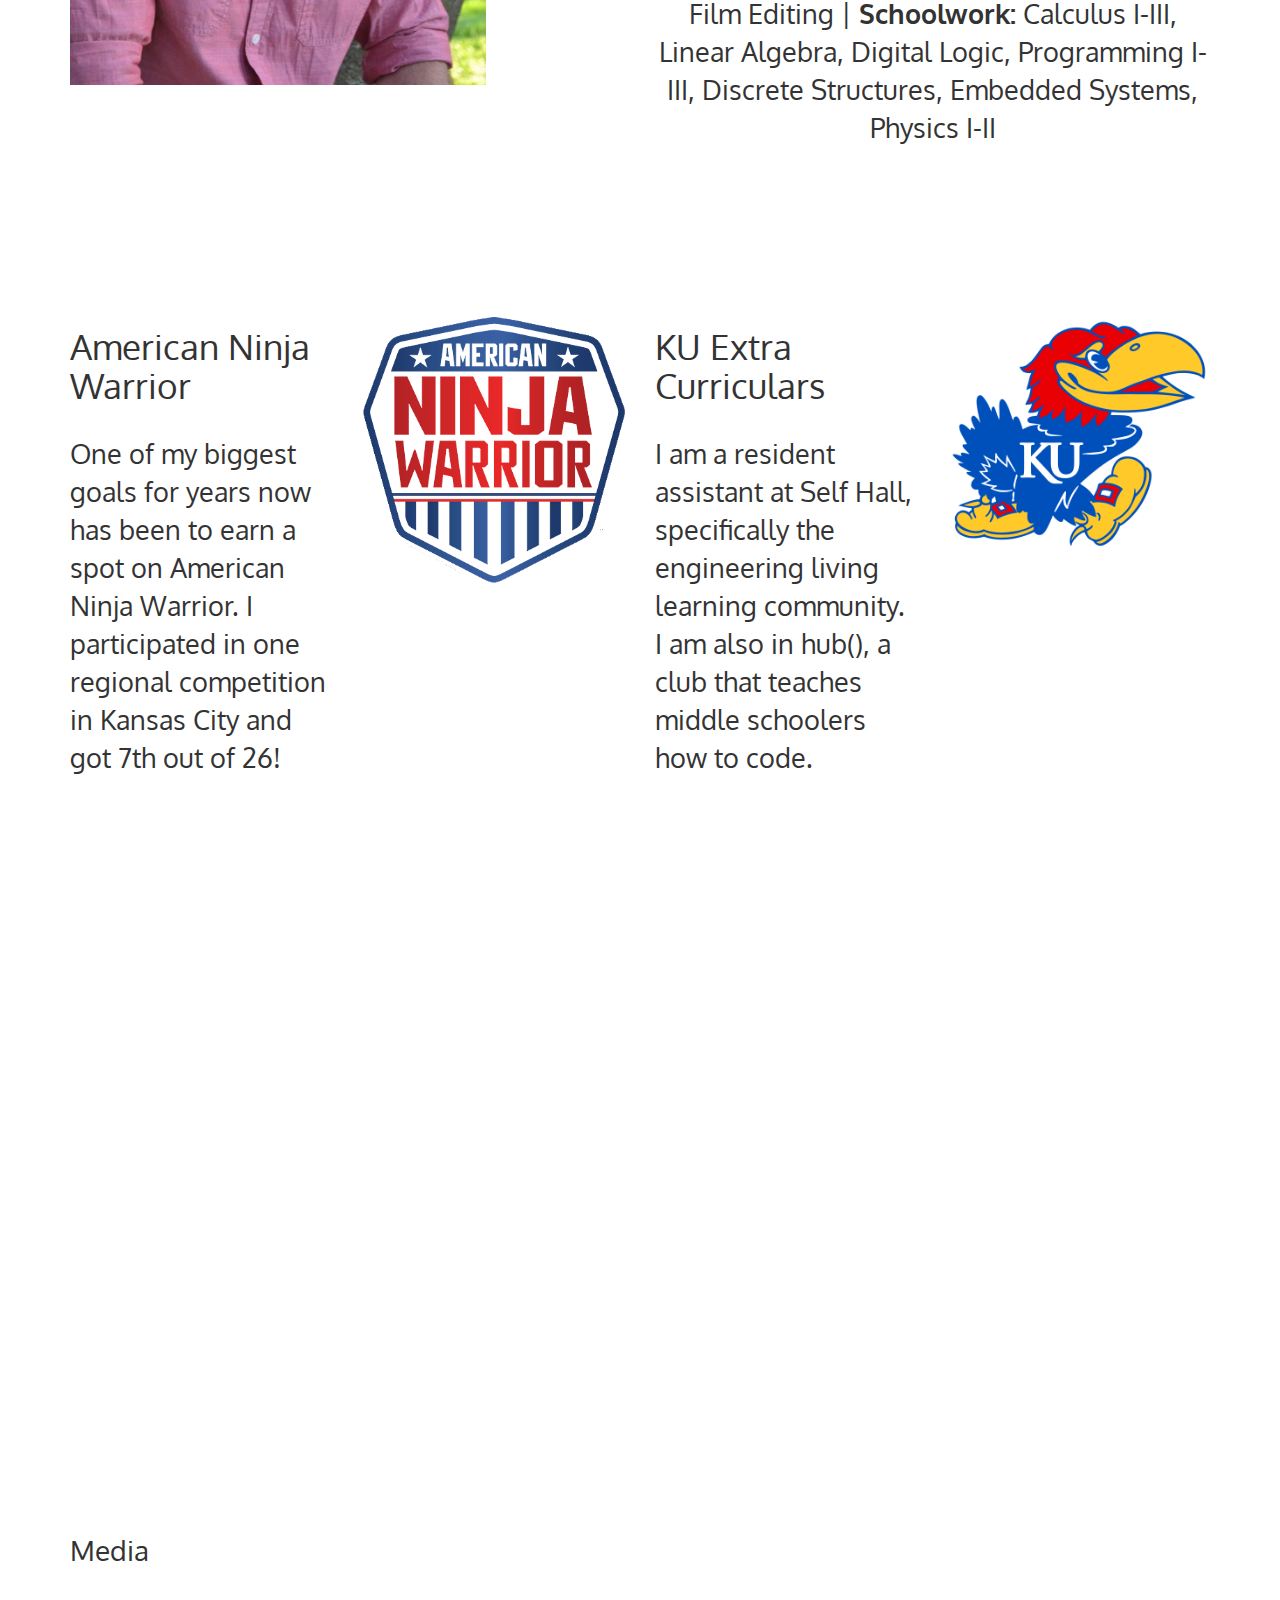
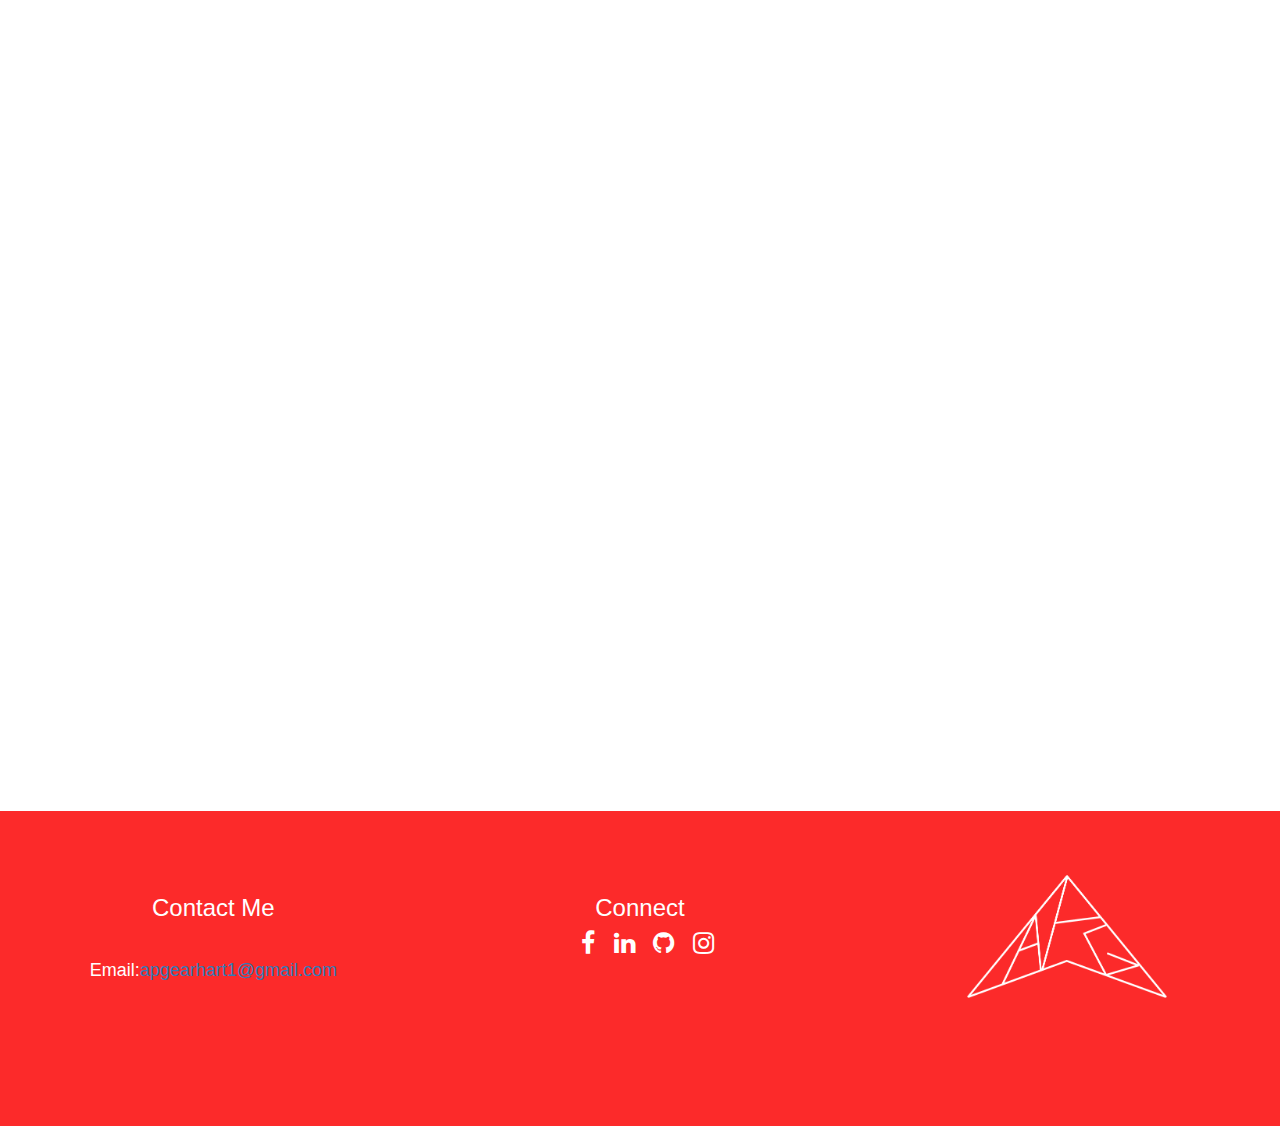
==== commit 961812be: "removed embedded pdf" ====
--- a/index.html
+++ b/index.html
@@ -31,7 +31,7 @@
       <div class="collapse navbar-collapse" id="#myNavbar">
         <ul class="nav navbar-nav navbar-right">
           <li class="active"><a href="#top">Home</a></li>
-          <li><embed src="https://apgearhart1.github.io/resume.pdf" type="application/pdf" />Resume</li>
+          <li><a href="https://apgearhart1.github.io/resume.pdf" target="_blank">Resume</a></li>
           <li><a href="#about">About</a></li>
           <li><a href="https://github.com/apgearhart1" target="_blank">Portfolio</a></li>
           <li><a href="#media">Media</a></li>
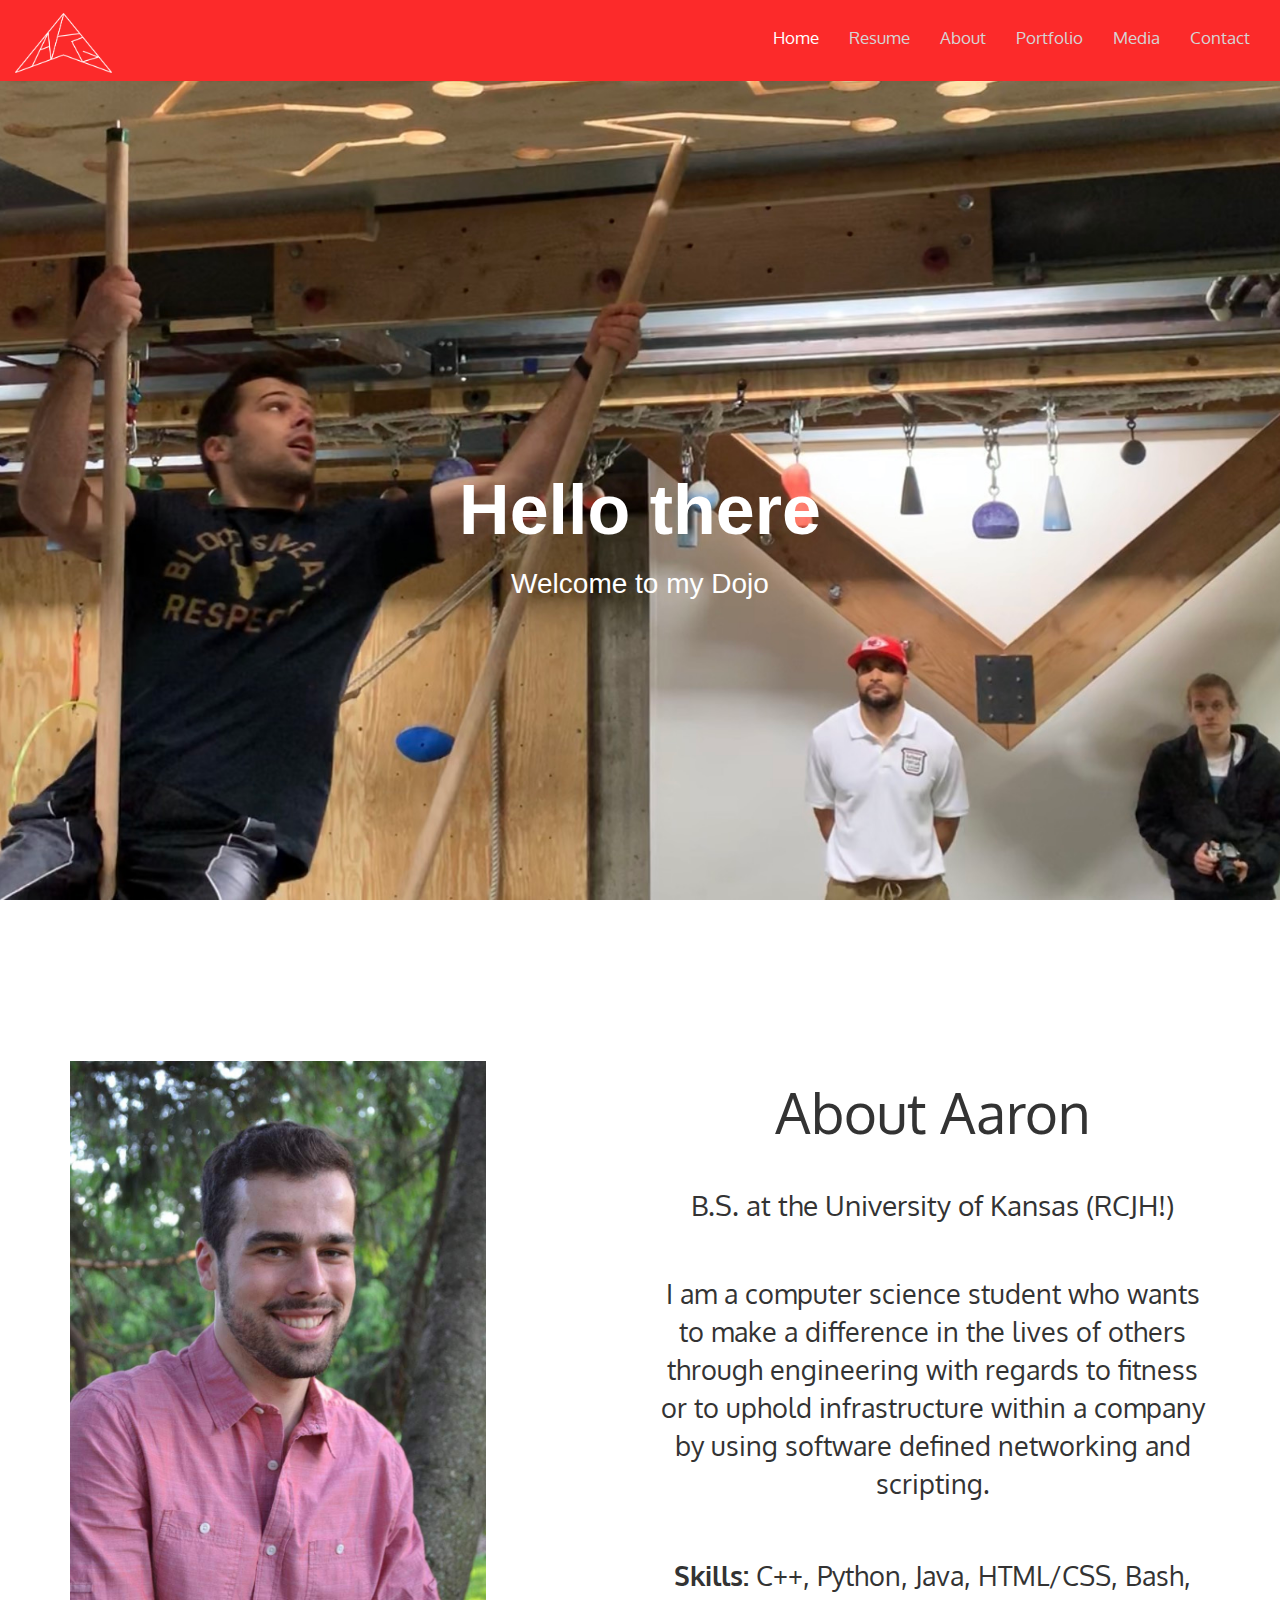
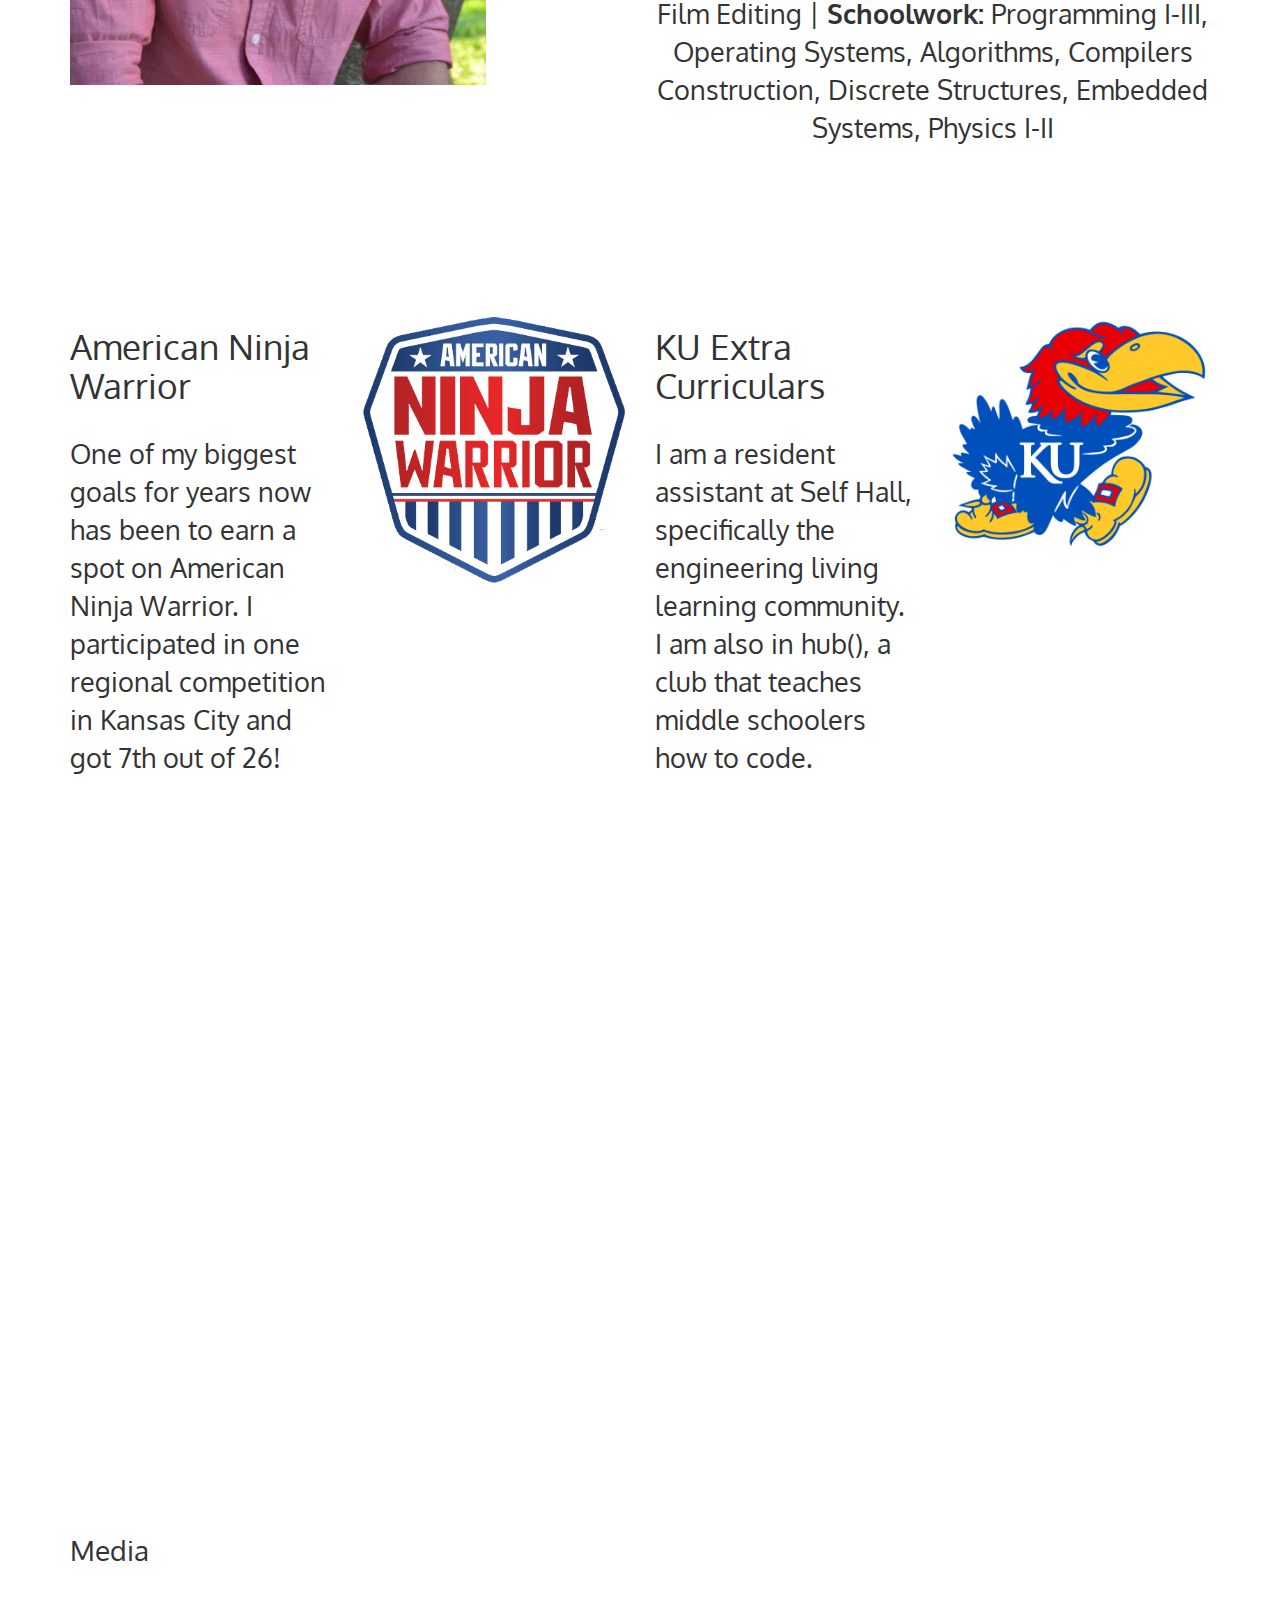
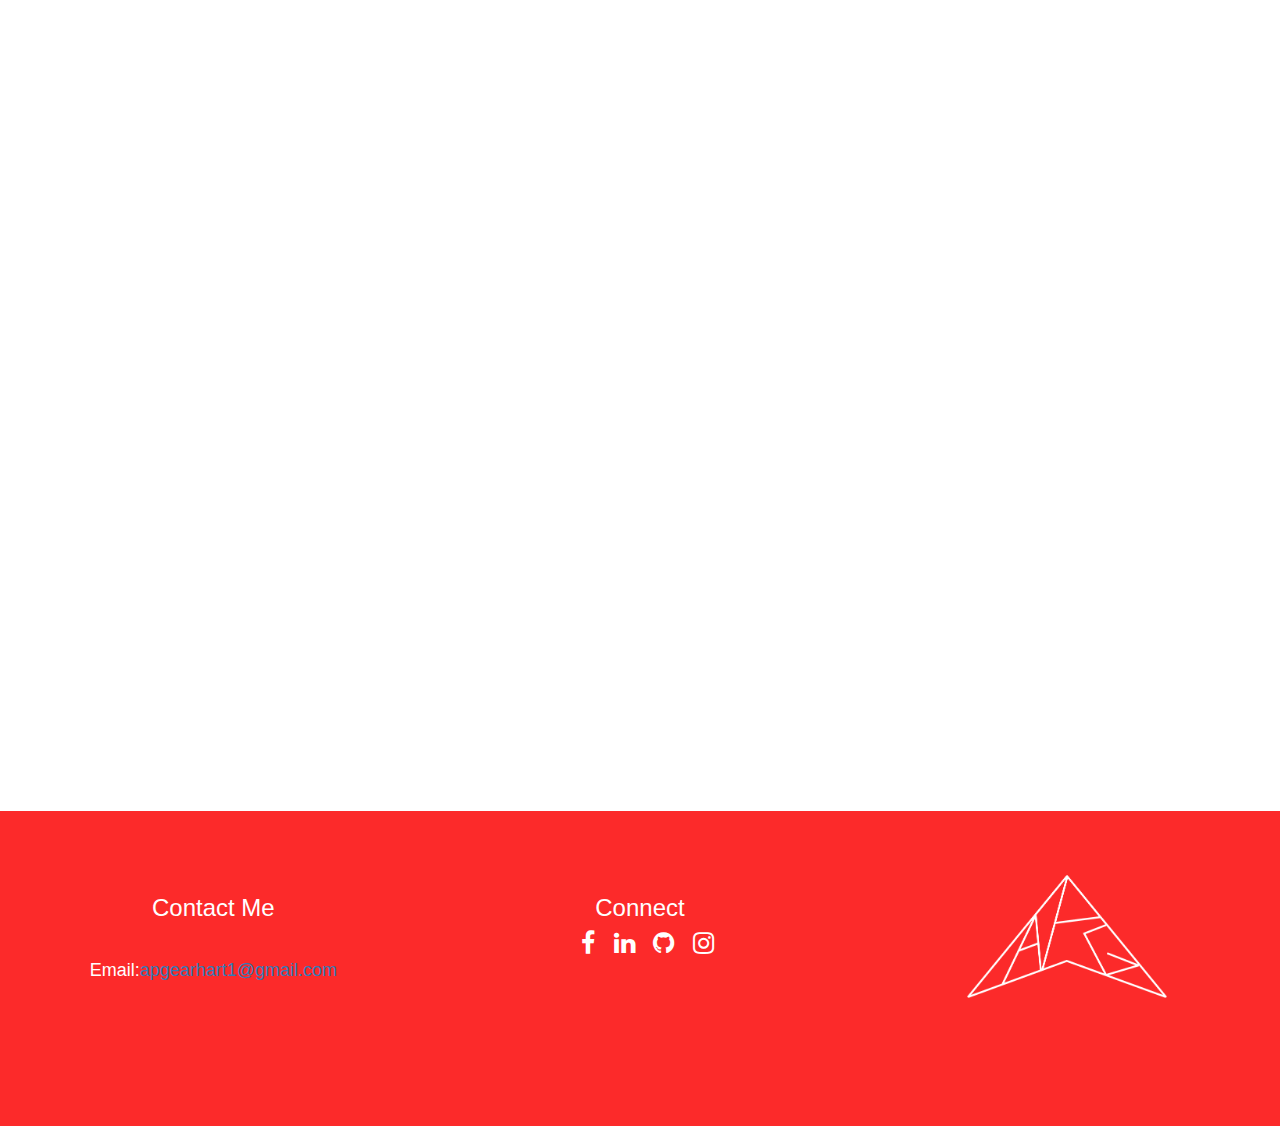
==== commit b97bcb64: "trying to fix redirect error" ====
--- a/index.html
+++ b/index.html
@@ -59,7 +59,7 @@
         <h1>About Aaron</h1>
         <h3>B.S. at the University of Kansas (RCJH!)</h3>
         <p>I am a computer science student who wants to make a difference in the lives of others through engineering with regards to fitness or to uphold infrastructure within a company by using software defined networking and scripting.</p>
-        <p><strong>Skills:</strong> C++, Python, Java, HTML/CSS, Bash, Film Editing | <strong>Schoolwork:</strong> Calculus I-III, Linear Algebra, Digital Logic, Programming I-III, Discrete Structures, Embedded Systems, Physics I-II</p>
+	<p><strong>Skills:</strong> C++, Python, Java, HTML/CSS, Bash, Film Editing | <strong>Schoolwork:</strong> Programming I-III, Operating Systems, Algorithms, Compilers Construction, Discrete Structures, Embedded Systems, Physics I-II</p>
       </div>
     </div>
   </div>
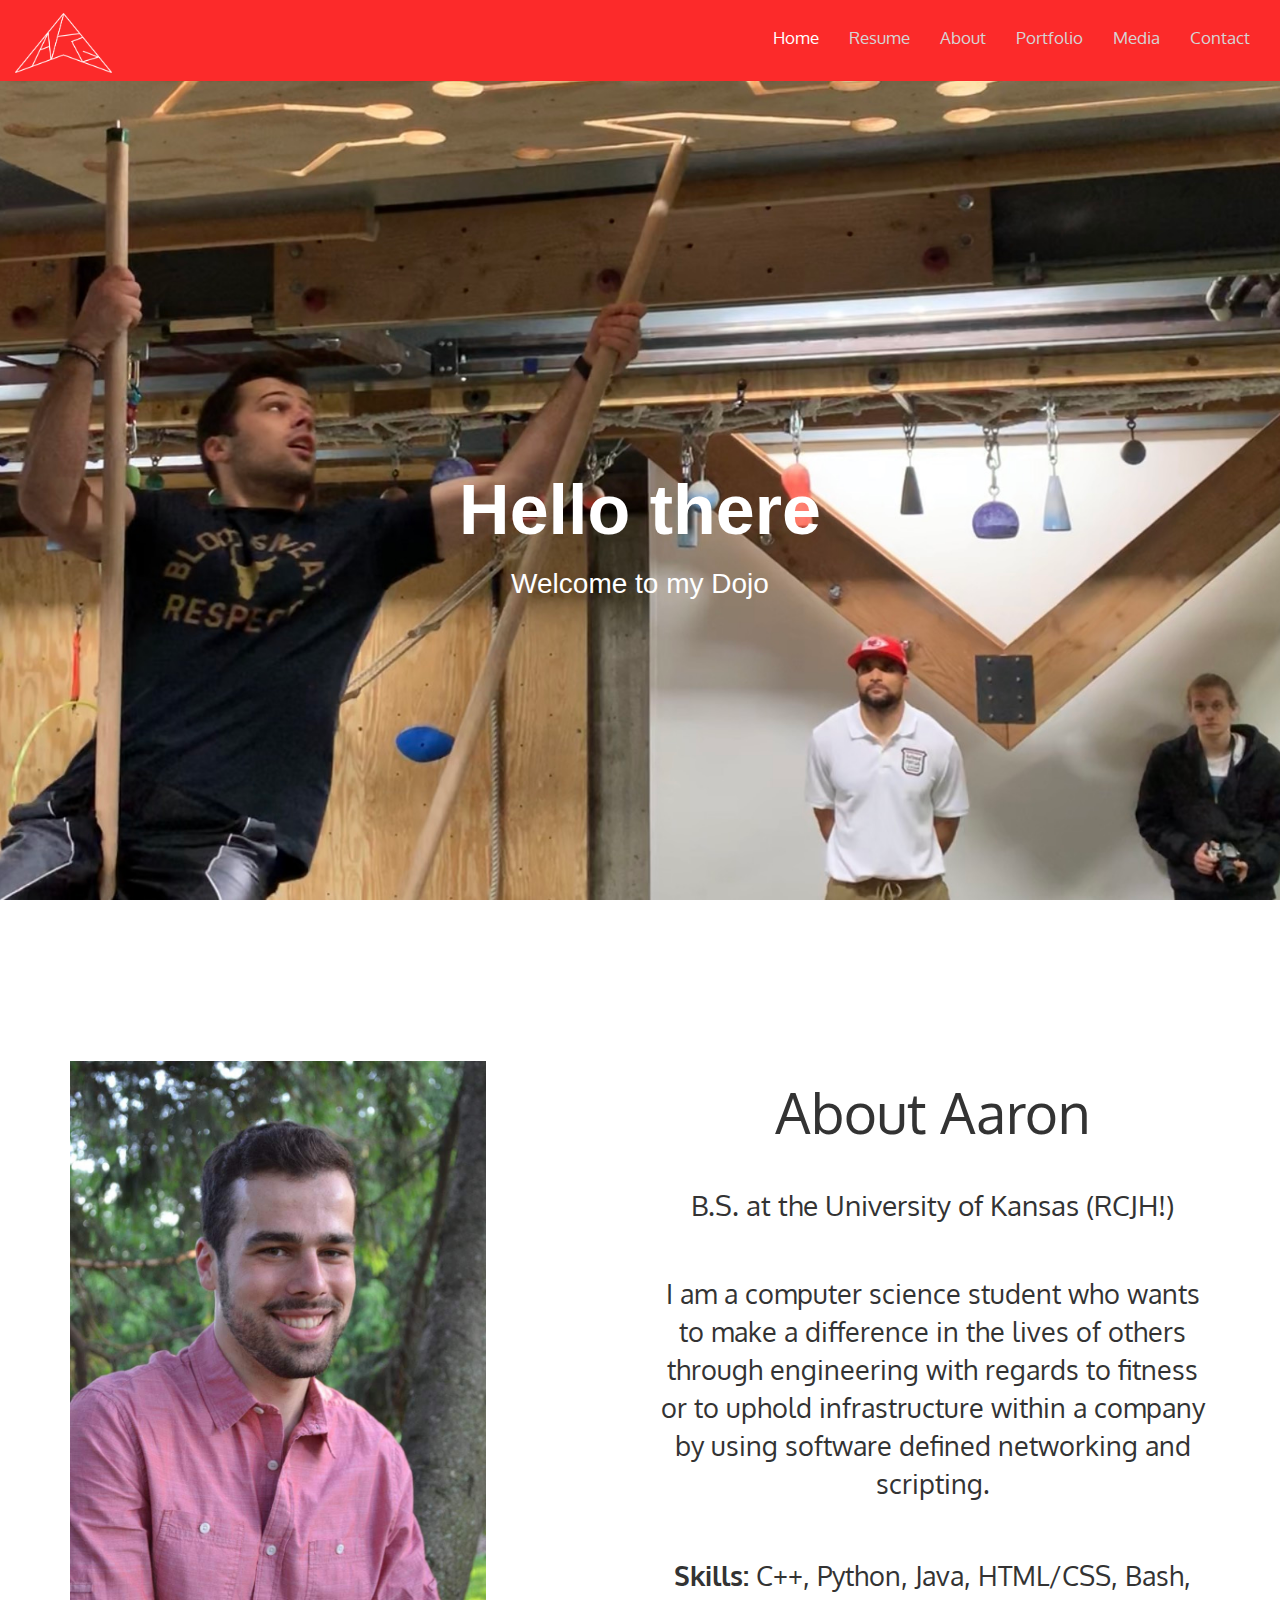
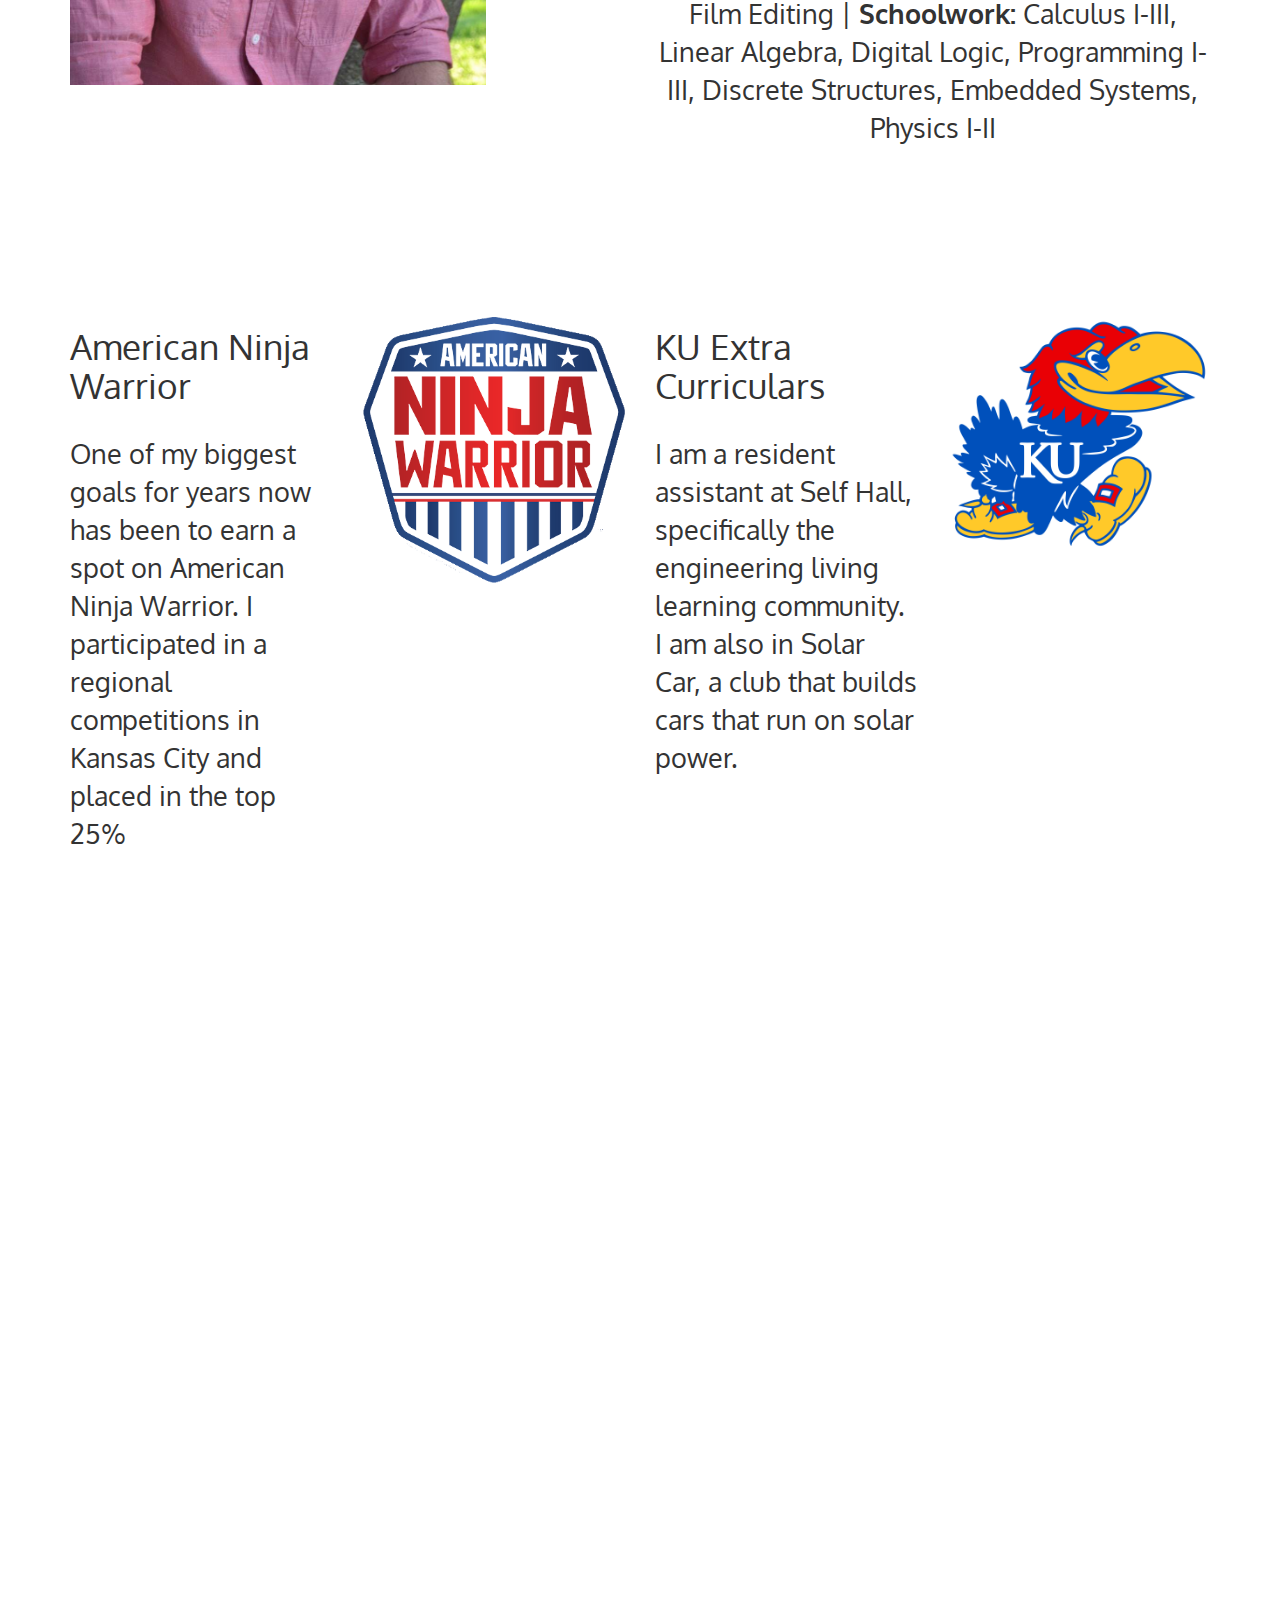
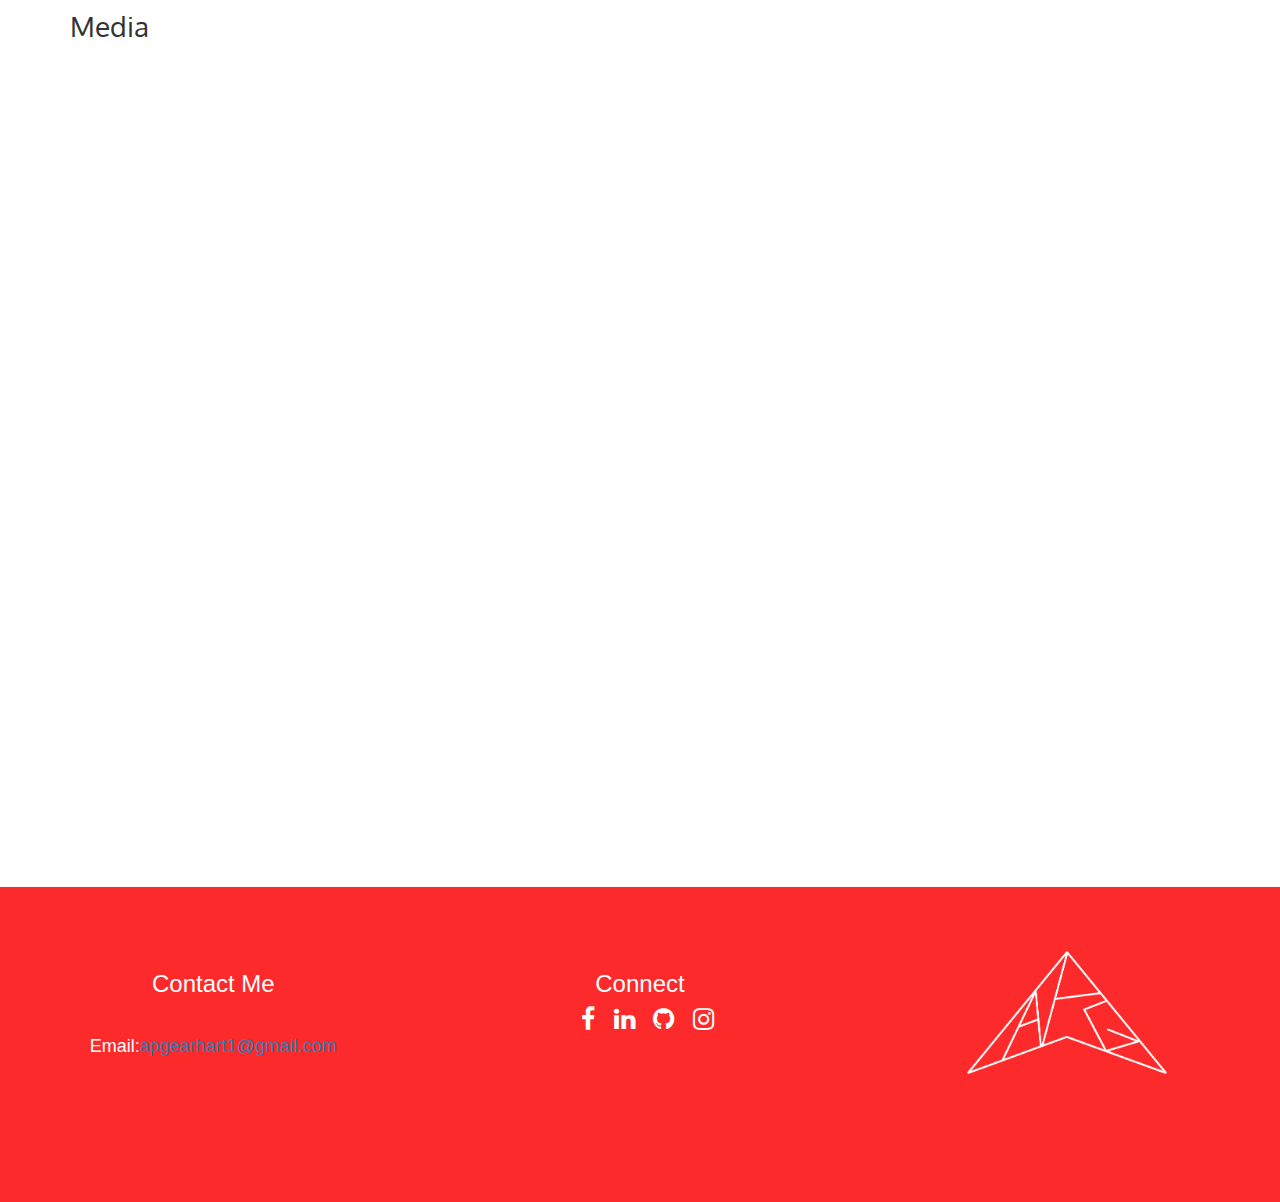
==== commit f29a51dd: "update resume" ====
--- a/index.html
+++ b/index.html
@@ -59,7 +59,7 @@
         <h1>About Aaron</h1>
         <h3>B.S. at the University of Kansas (RCJH!)</h3>
         <p>I am a computer science student who wants to make a difference in the lives of others through engineering with regards to fitness or to uphold infrastructure within a company by using software defined networking and scripting.</p>
-	<p><strong>Skills:</strong> C++, Python, Java, HTML/CSS, Bash, Film Editing | <strong>Schoolwork:</strong> Programming I-III, Operating Systems, Algorithms, Compilers Construction, Discrete Structures, Embedded Systems, Physics I-II</p>
+        <p><strong>Skills:</strong> C++, Python, Java, HTML/CSS, Bash, Film Editing | <strong>Schoolwork:</strong> Calculus I-III, Linear Algebra, Digital Logic, Programming I-III, Discrete Structures, Embedded Systems, Physics I-II</p>
       </div>
     </div>
   </div>
@@ -69,14 +69,14 @@
     <div class="row">
       <div class="col-lg-3 col-md-3 col-sm-6 col-xs-12">
         <h4 id = "h4header">American Ninja Warrior</h4>
-        <p id = "general text">One of my biggest goals for years now has been to earn a spot on American Ninja Warrior.  I participated in one regional competition in Kansas City and got 7th out of 26!</p>
+        <p id = "general text">One of my biggest goals for years now has been to earn a spot on American Ninja Warrior.  I participated in a regional competitions in Kansas City and placed in the top 25%</p>
       </div>
       <div class="col-lg-3 col-md-3 col-sm-6 col-xs-12">
         <img src="img/ANWLogo2.png" class="img-responsive" alt="">
       </div>
       <div class="col-lg-3 col-md-3 col-sm-6 col-xs-12">
         <h4>KU Extra Curriculars</h4>
-        <p>I am a resident assistant at Self Hall, specifically the engineering living learning community.  I am also in hub(), a club that teaches middle schoolers how to code.</p>
+        <p>I am a resident assistant at Self Hall, specifically the engineering living learning community.  I am also in Solar Car, a club that builds cars that run on solar power.</p>
       </div>
       <div class="col-lg-3 col-md-3 col-sm-6 col-xs-12">
         <img src="img/jayhawk.png" class="img-responsive" alt="">
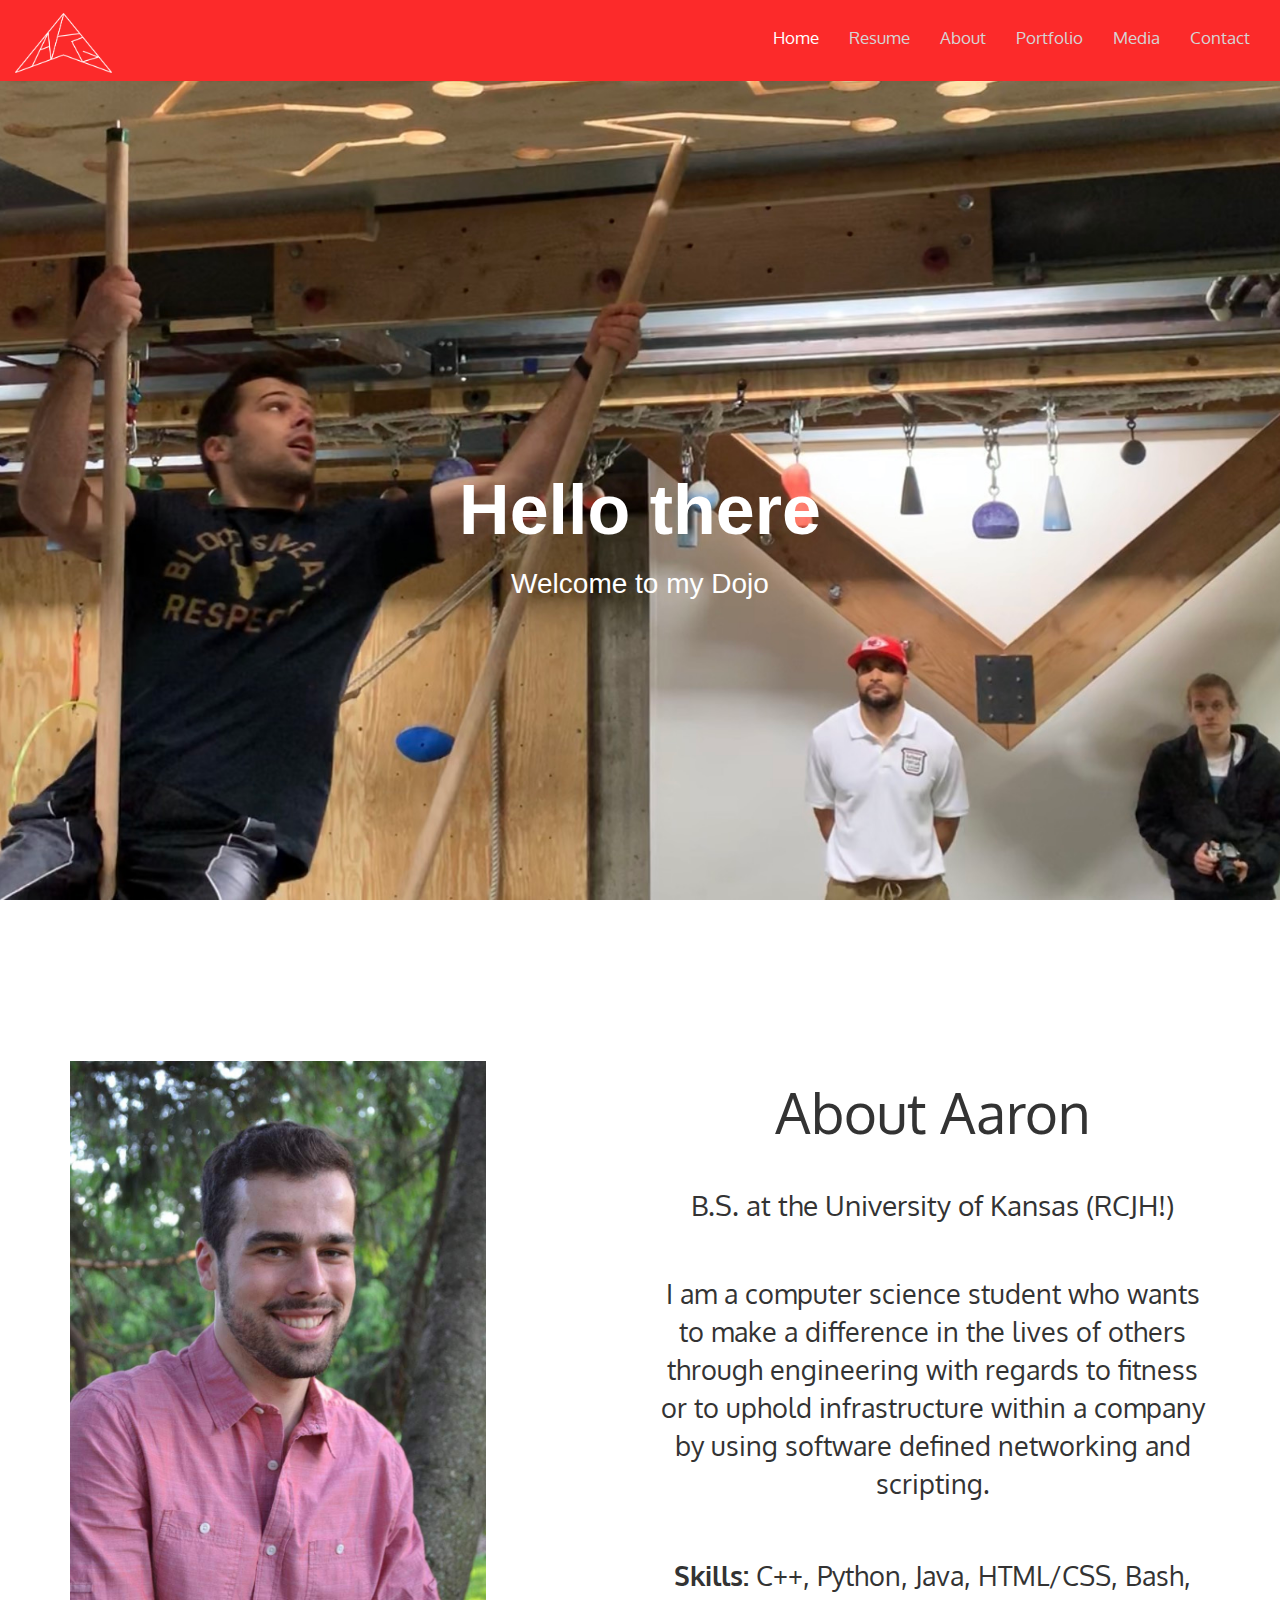
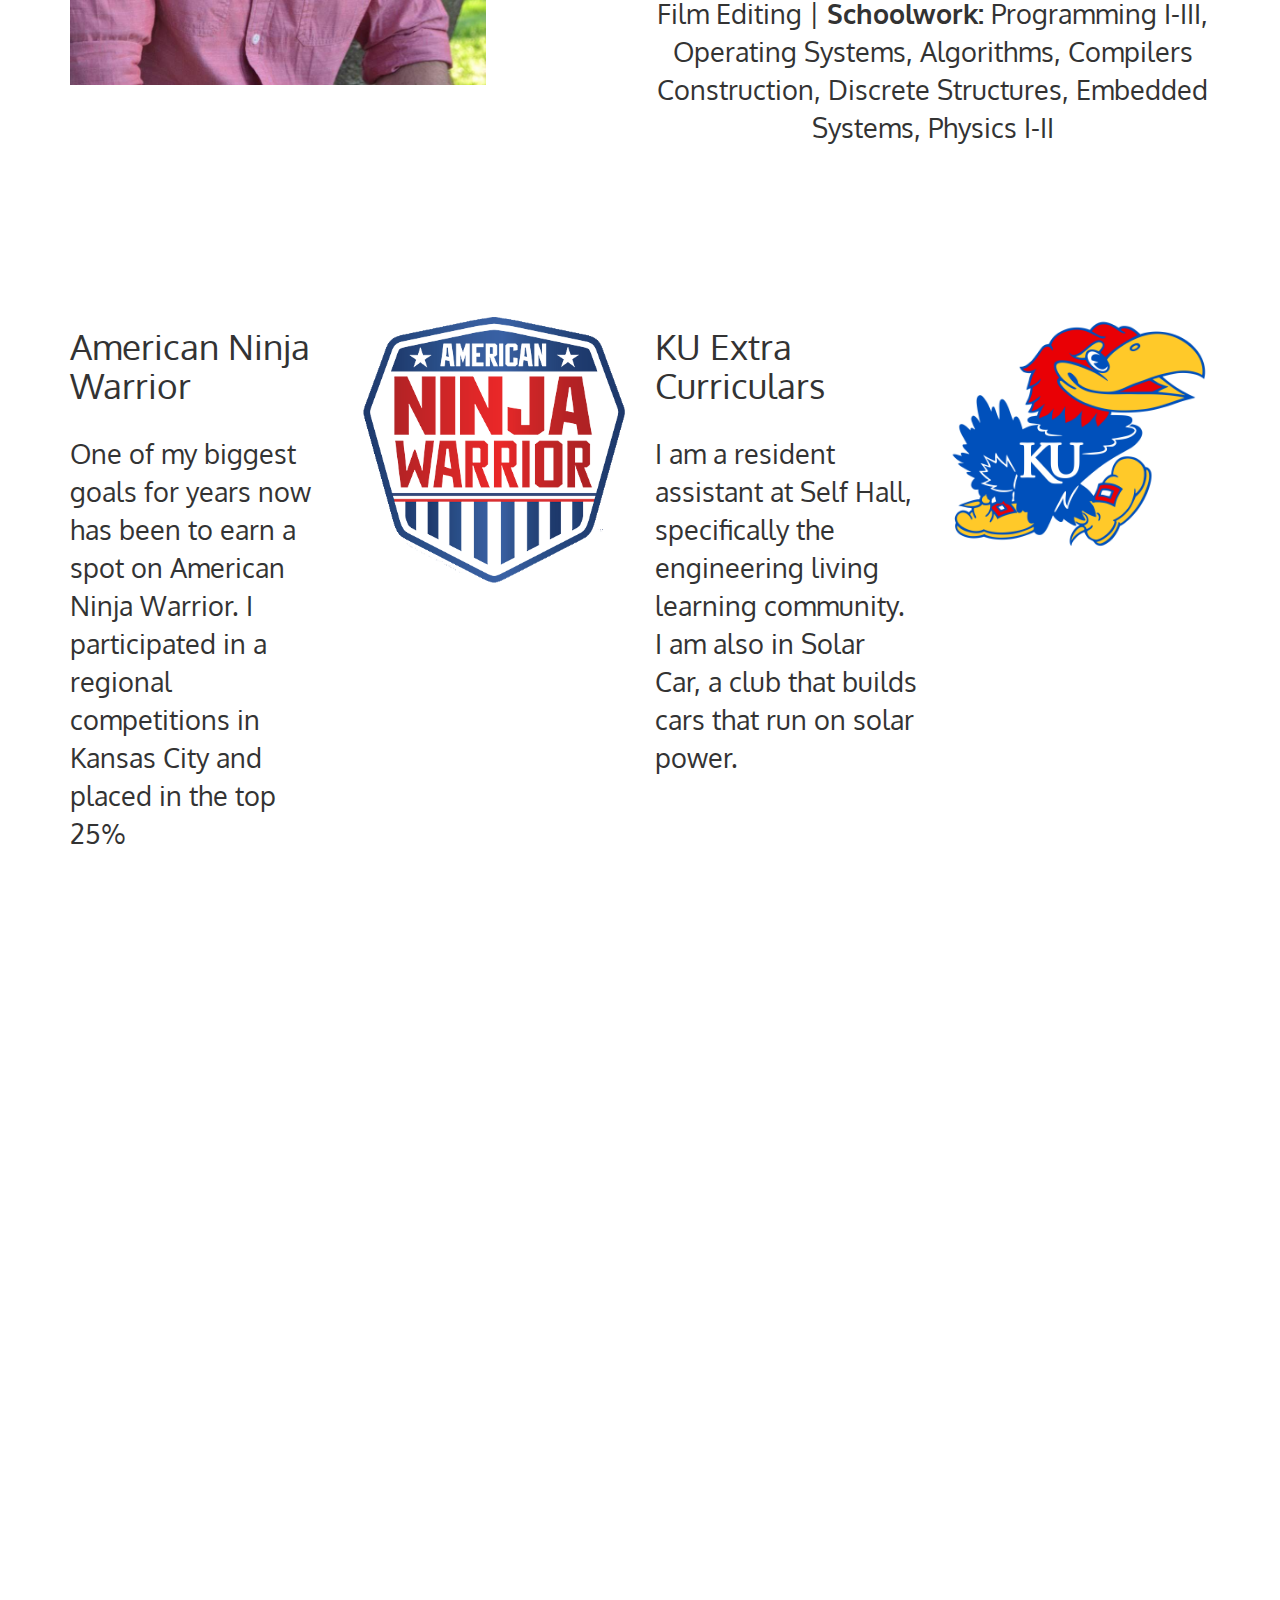
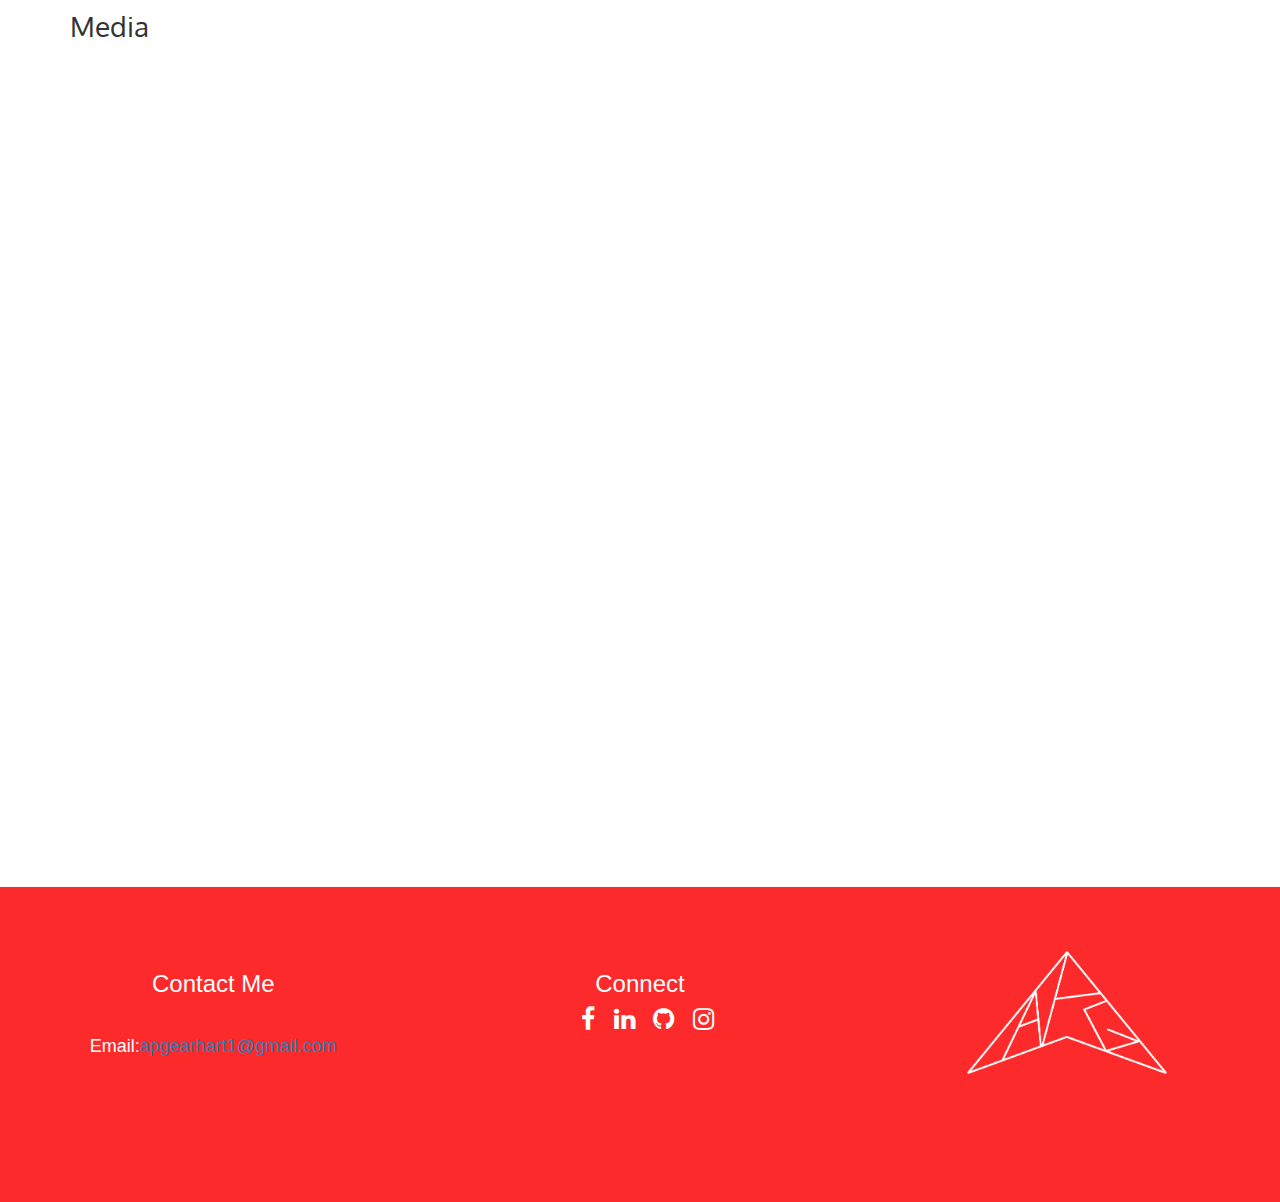
==== commit 925b2d2f: "Merge branch 'master' of https://github.com/apgearhart1/apgearhart1.github.io" ====
--- a/index.html
+++ b/index.html
@@ -59,7 +59,7 @@
         <h1>About Aaron</h1>
         <h3>B.S. at the University of Kansas (RCJH!)</h3>
         <p>I am a computer science student who wants to make a difference in the lives of others through engineering with regards to fitness or to uphold infrastructure within a company by using software defined networking and scripting.</p>
-        <p><strong>Skills:</strong> C++, Python, Java, HTML/CSS, Bash, Film Editing | <strong>Schoolwork:</strong> Calculus I-III, Linear Algebra, Digital Logic, Programming I-III, Discrete Structures, Embedded Systems, Physics I-II</p>
+	<p><strong>Skills:</strong> C++, Python, Java, HTML/CSS, Bash, Film Editing | <strong>Schoolwork:</strong> Programming I-III, Operating Systems, Algorithms, Compilers Construction, Discrete Structures, Embedded Systems, Physics I-II</p>
       </div>
     </div>
   </div>
